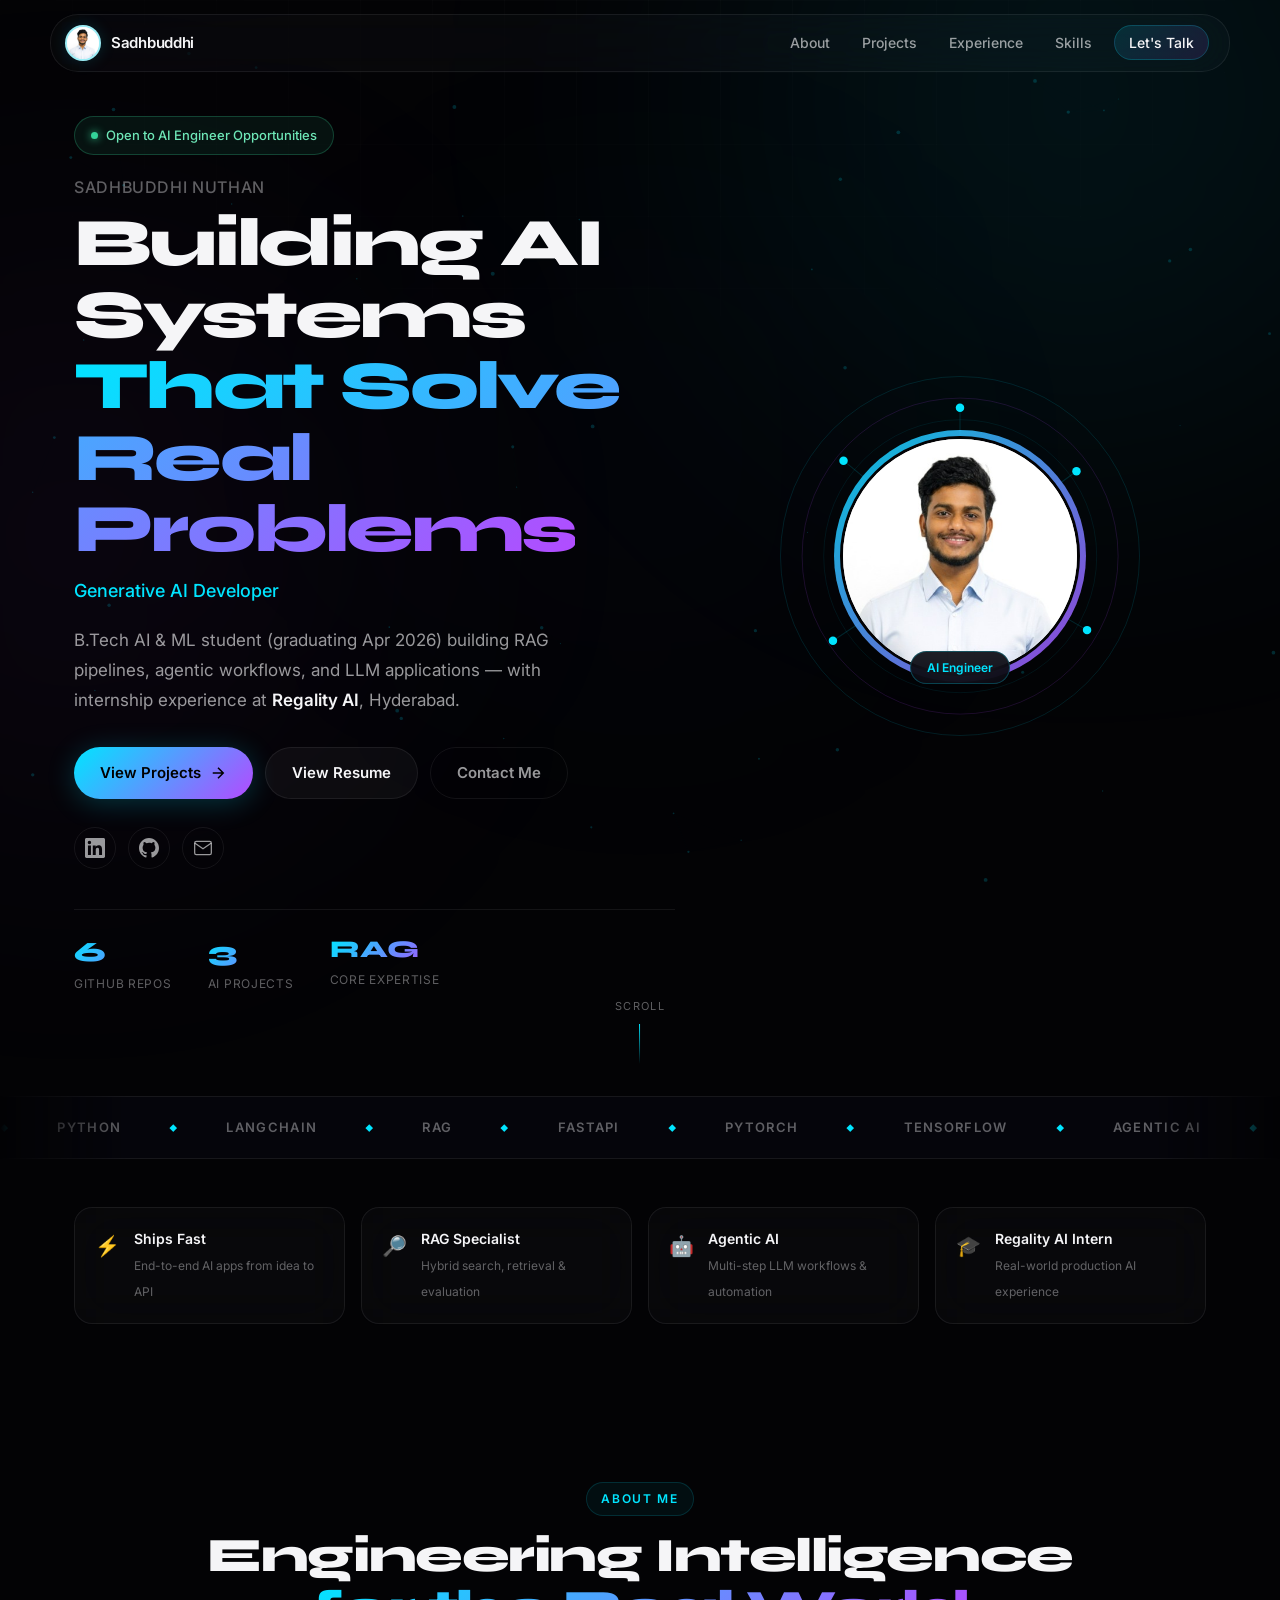
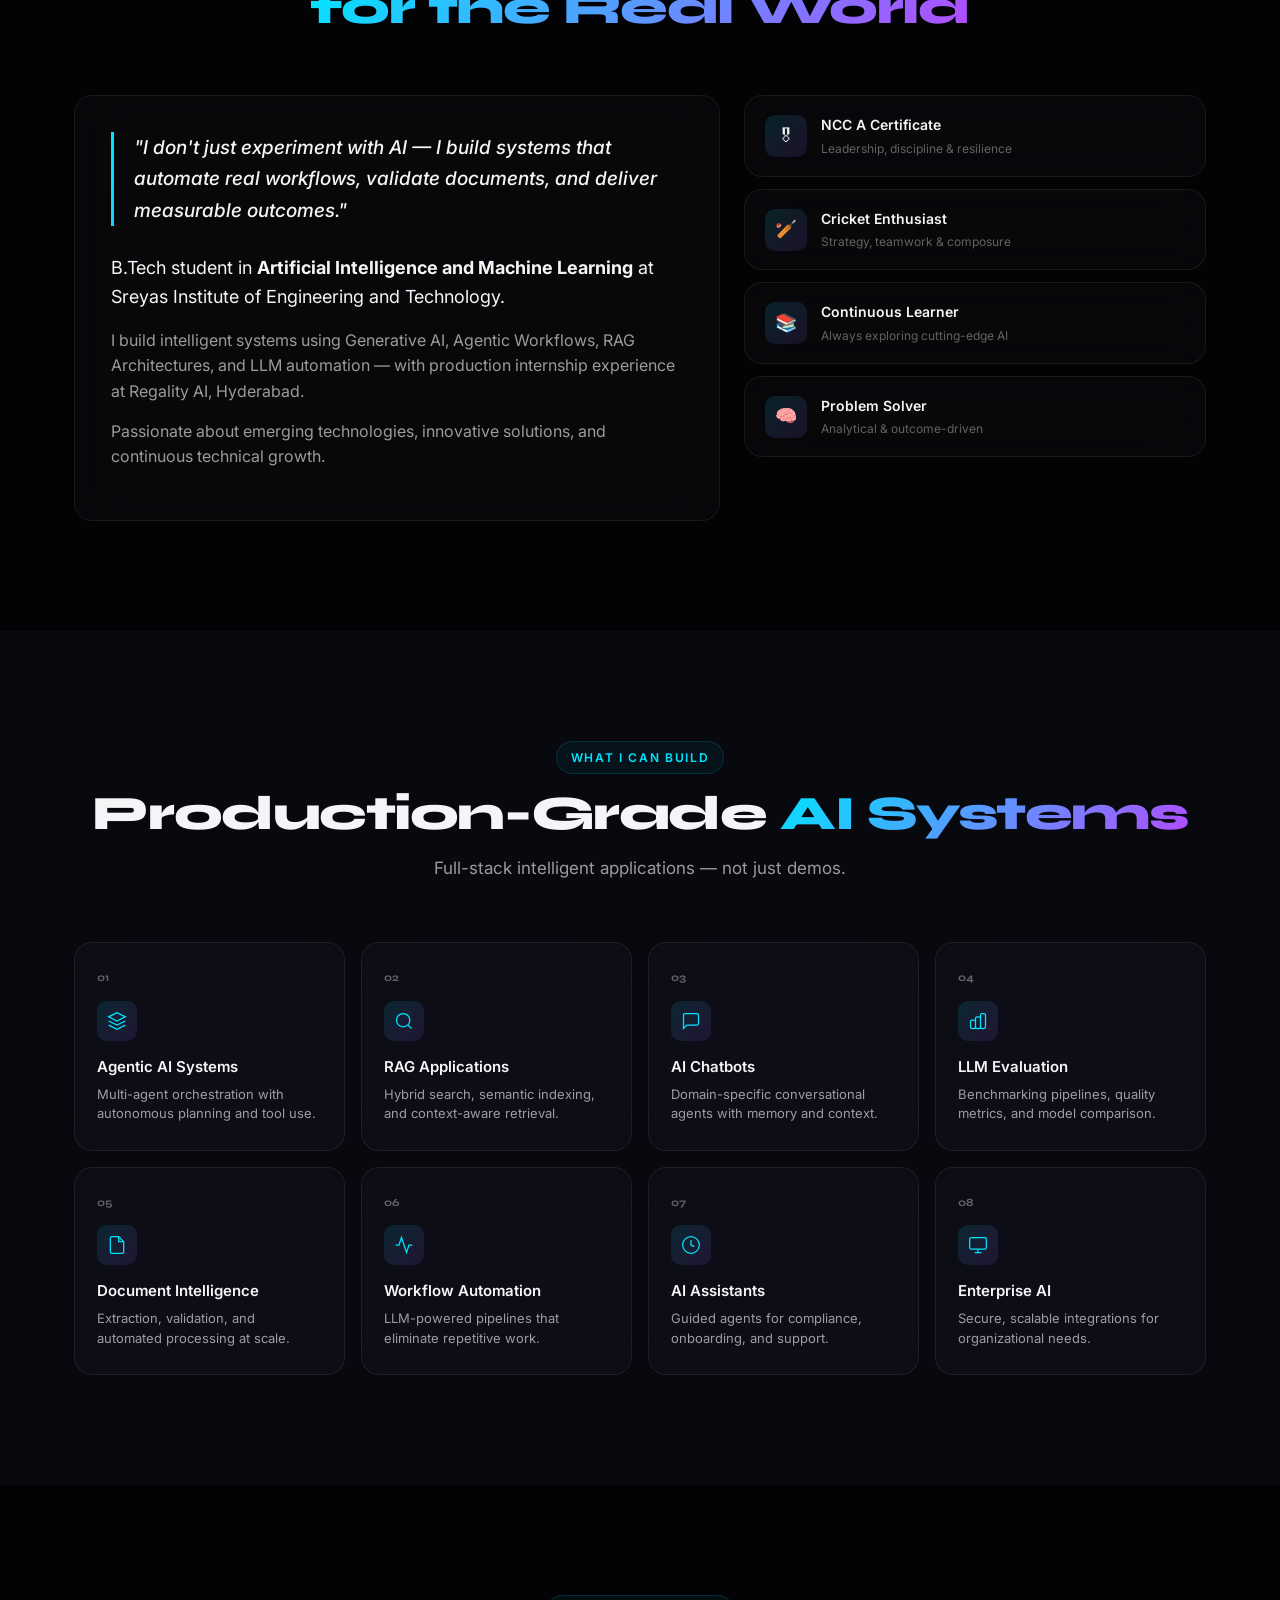
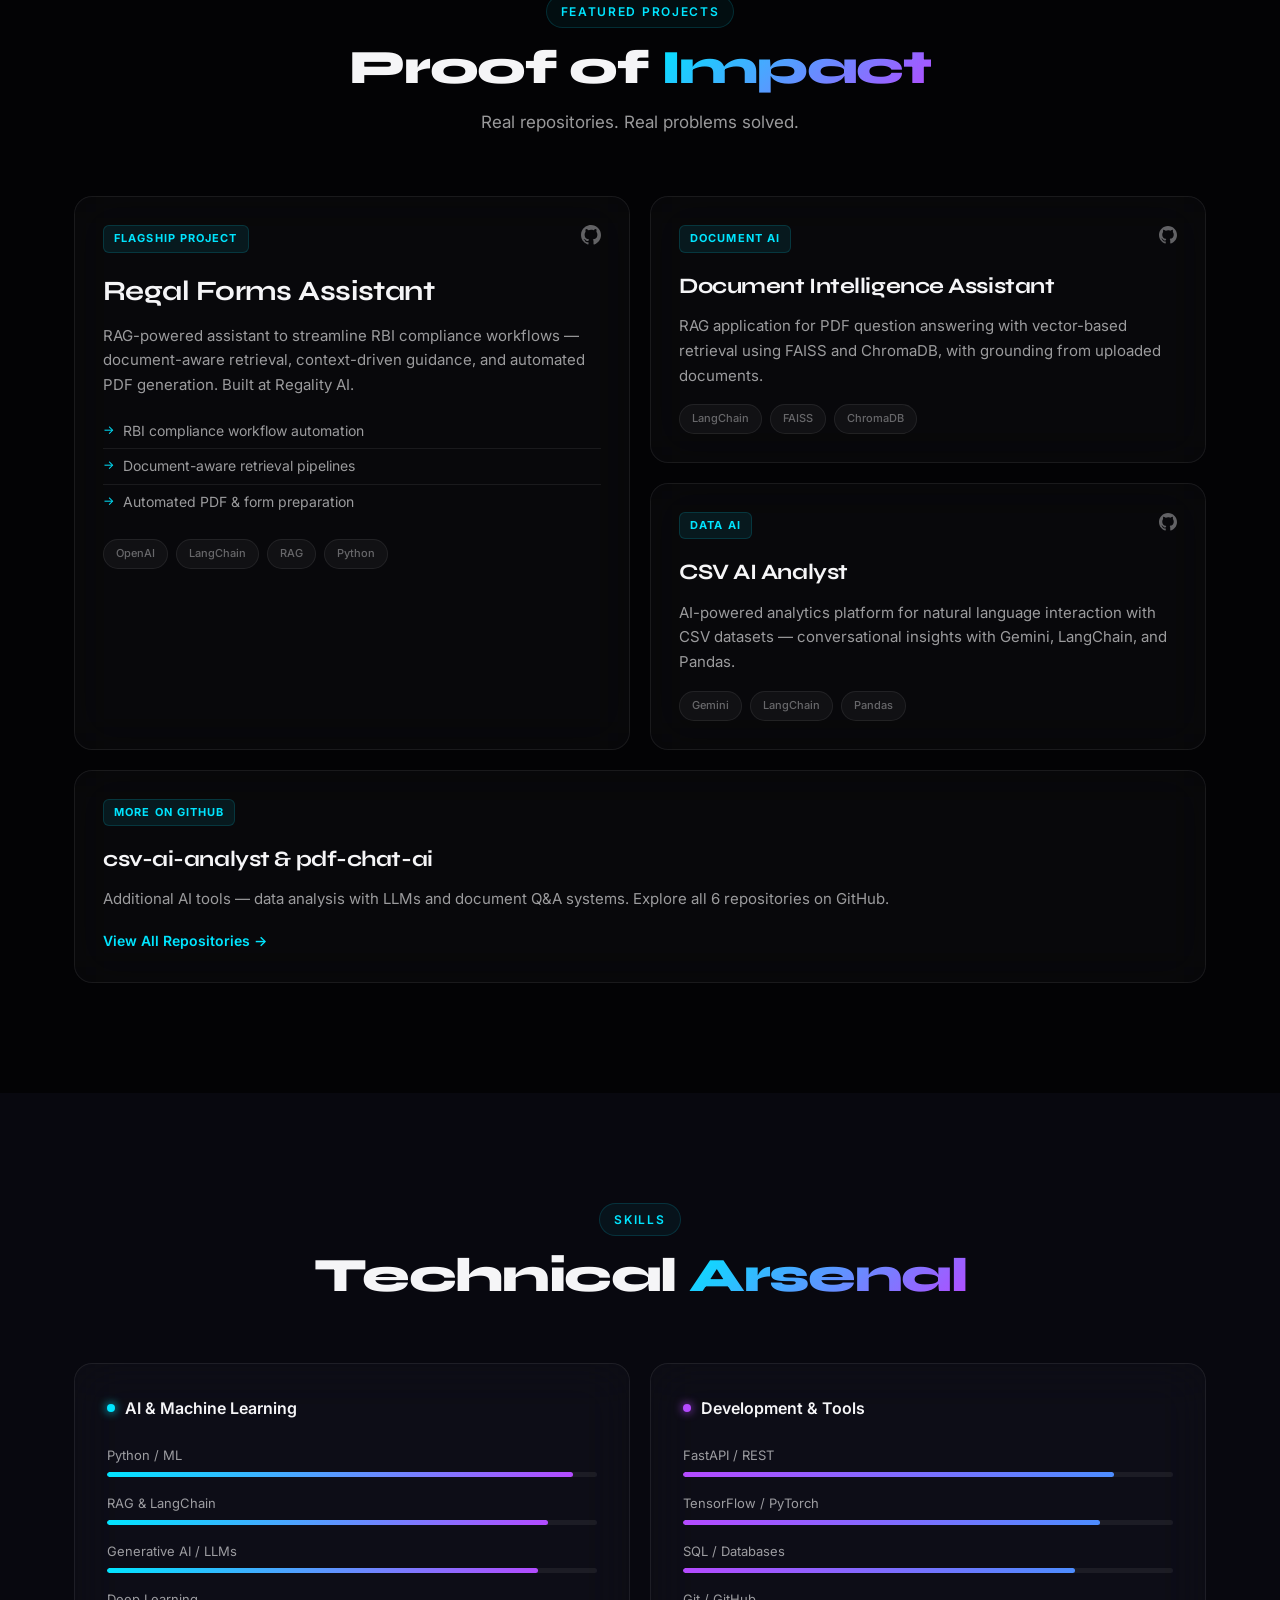
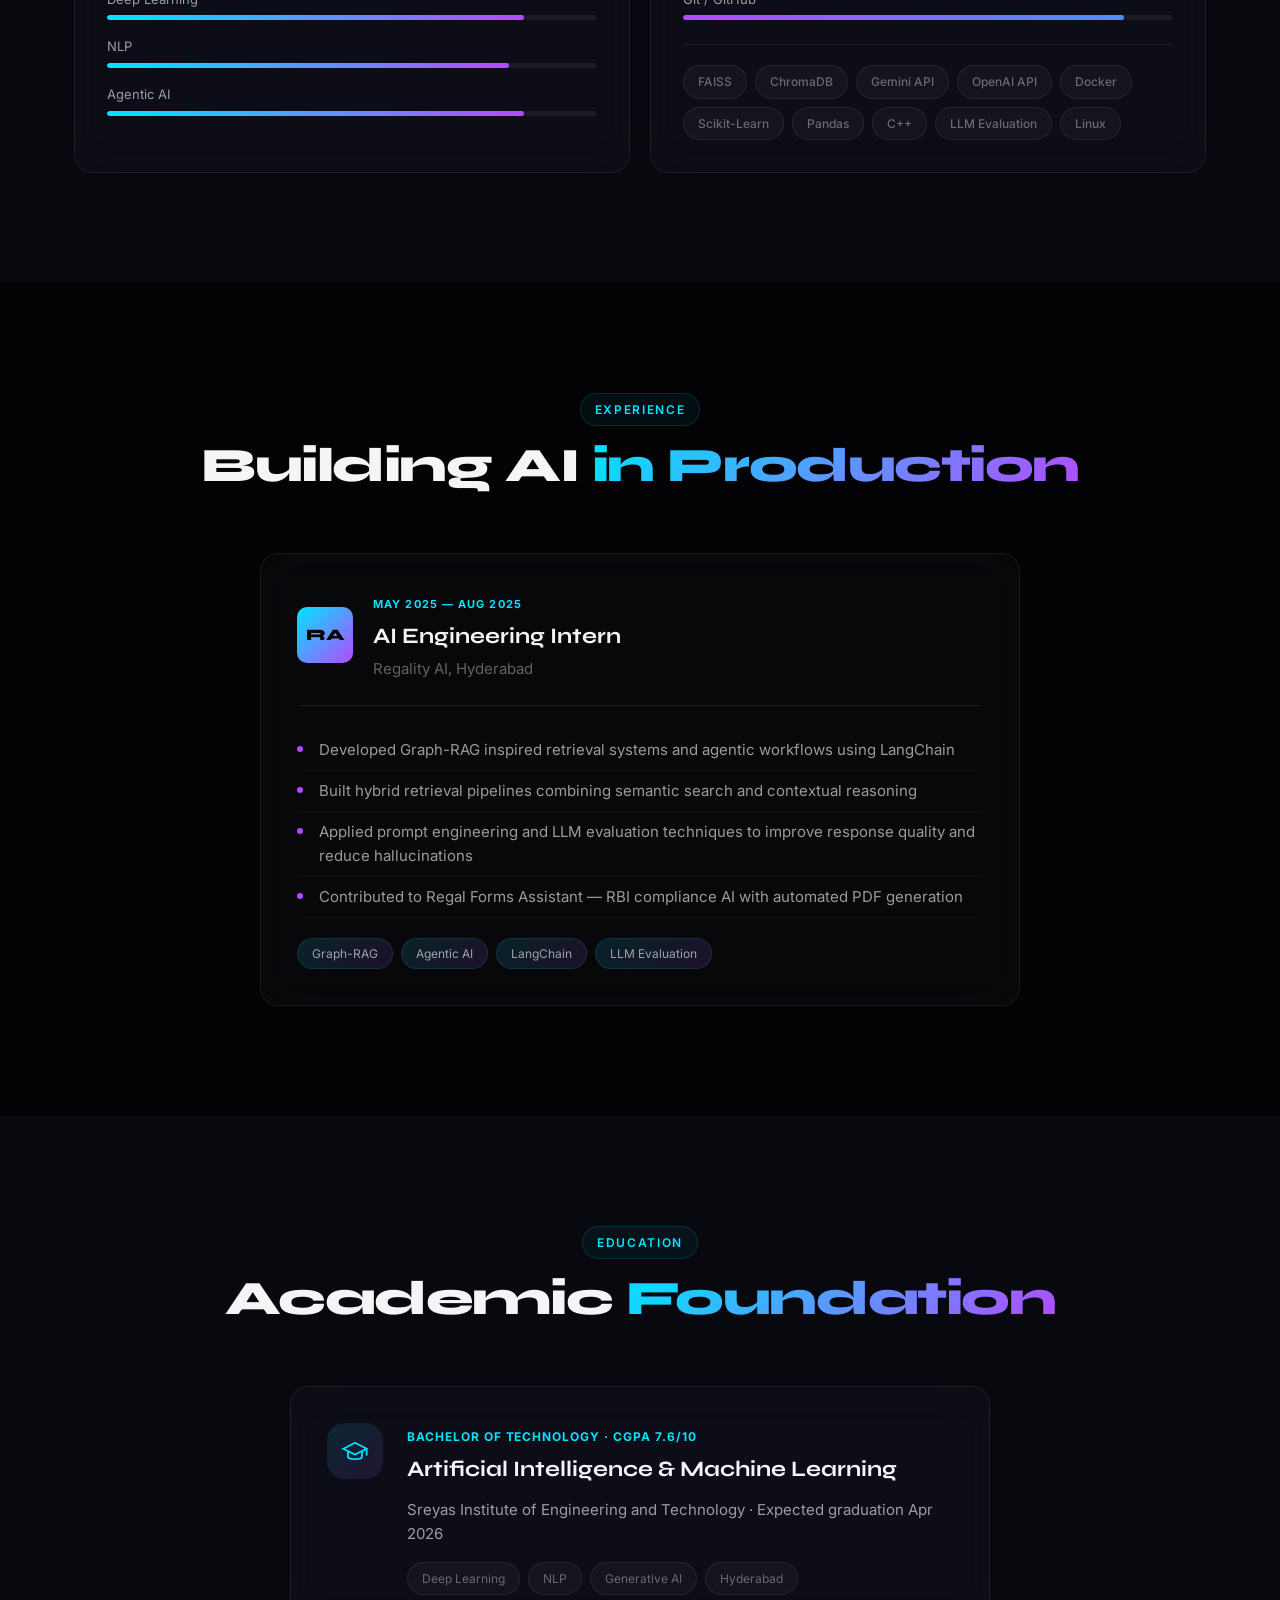
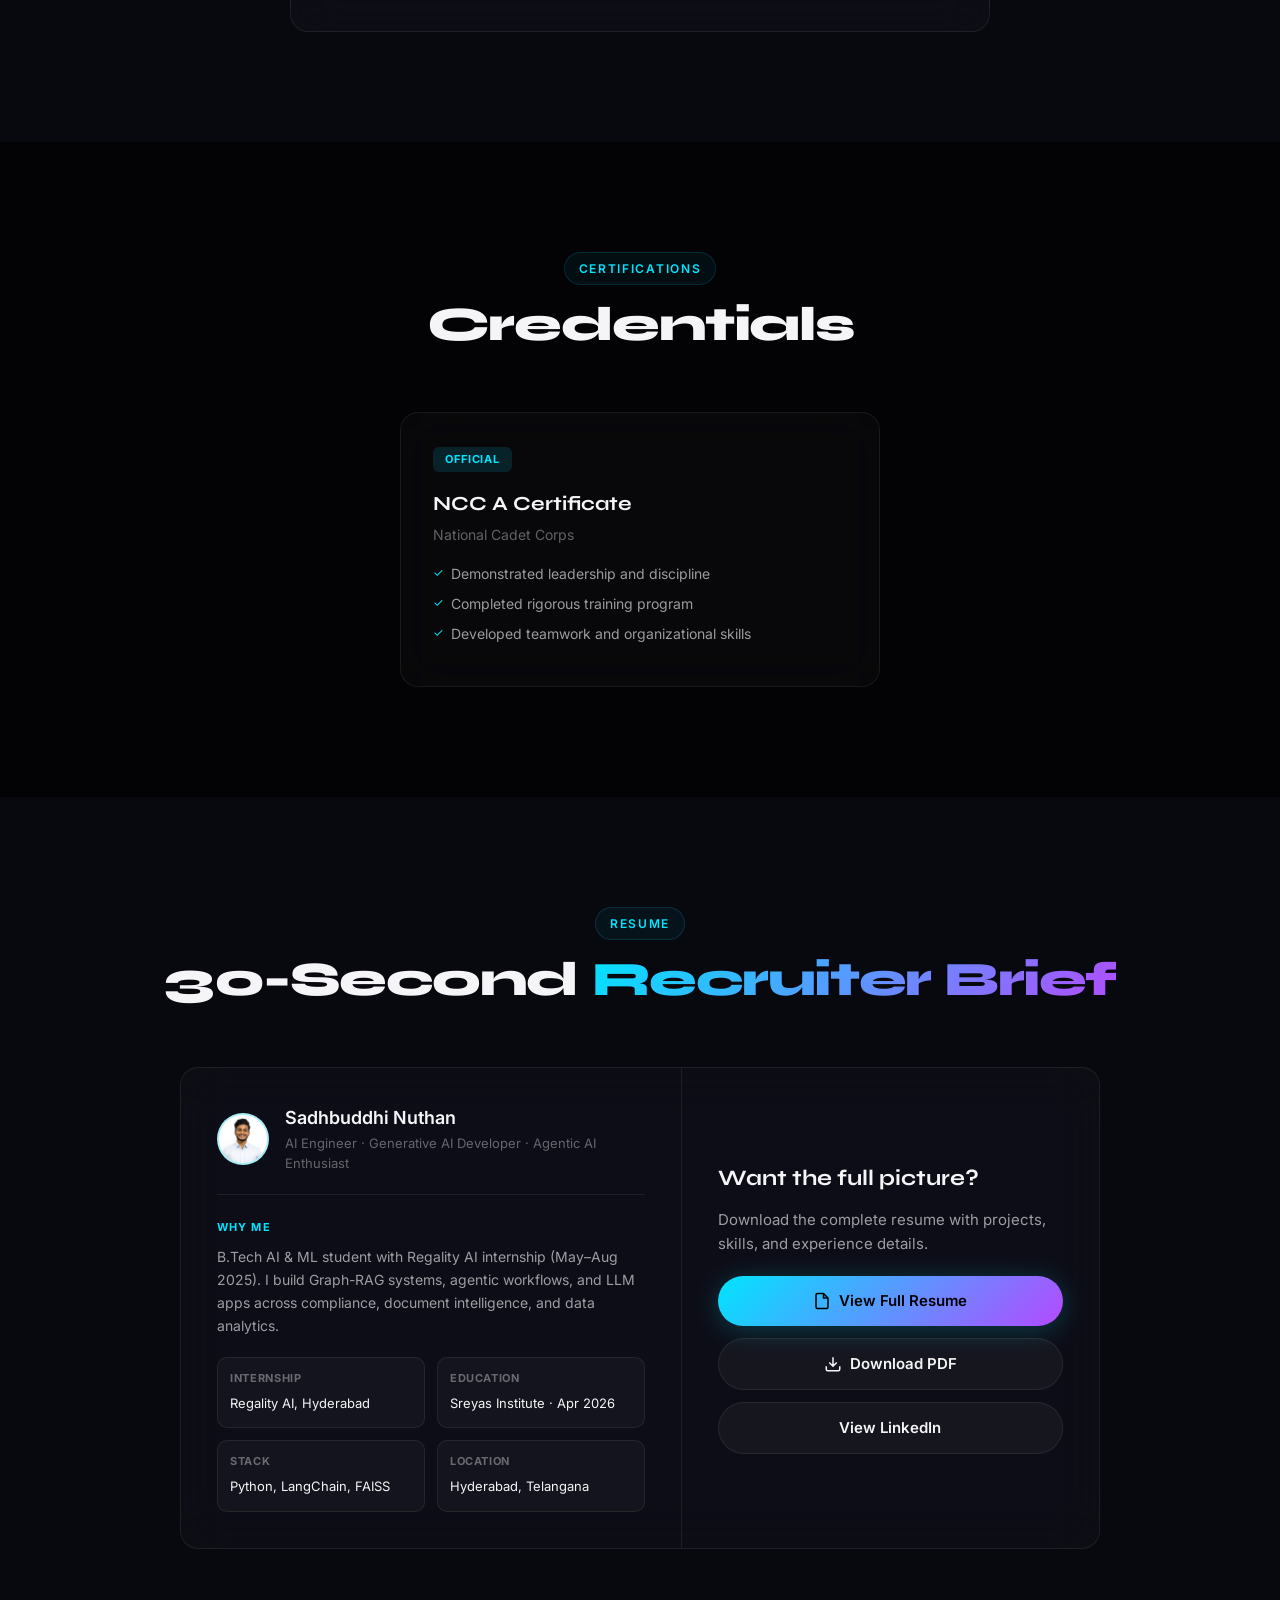
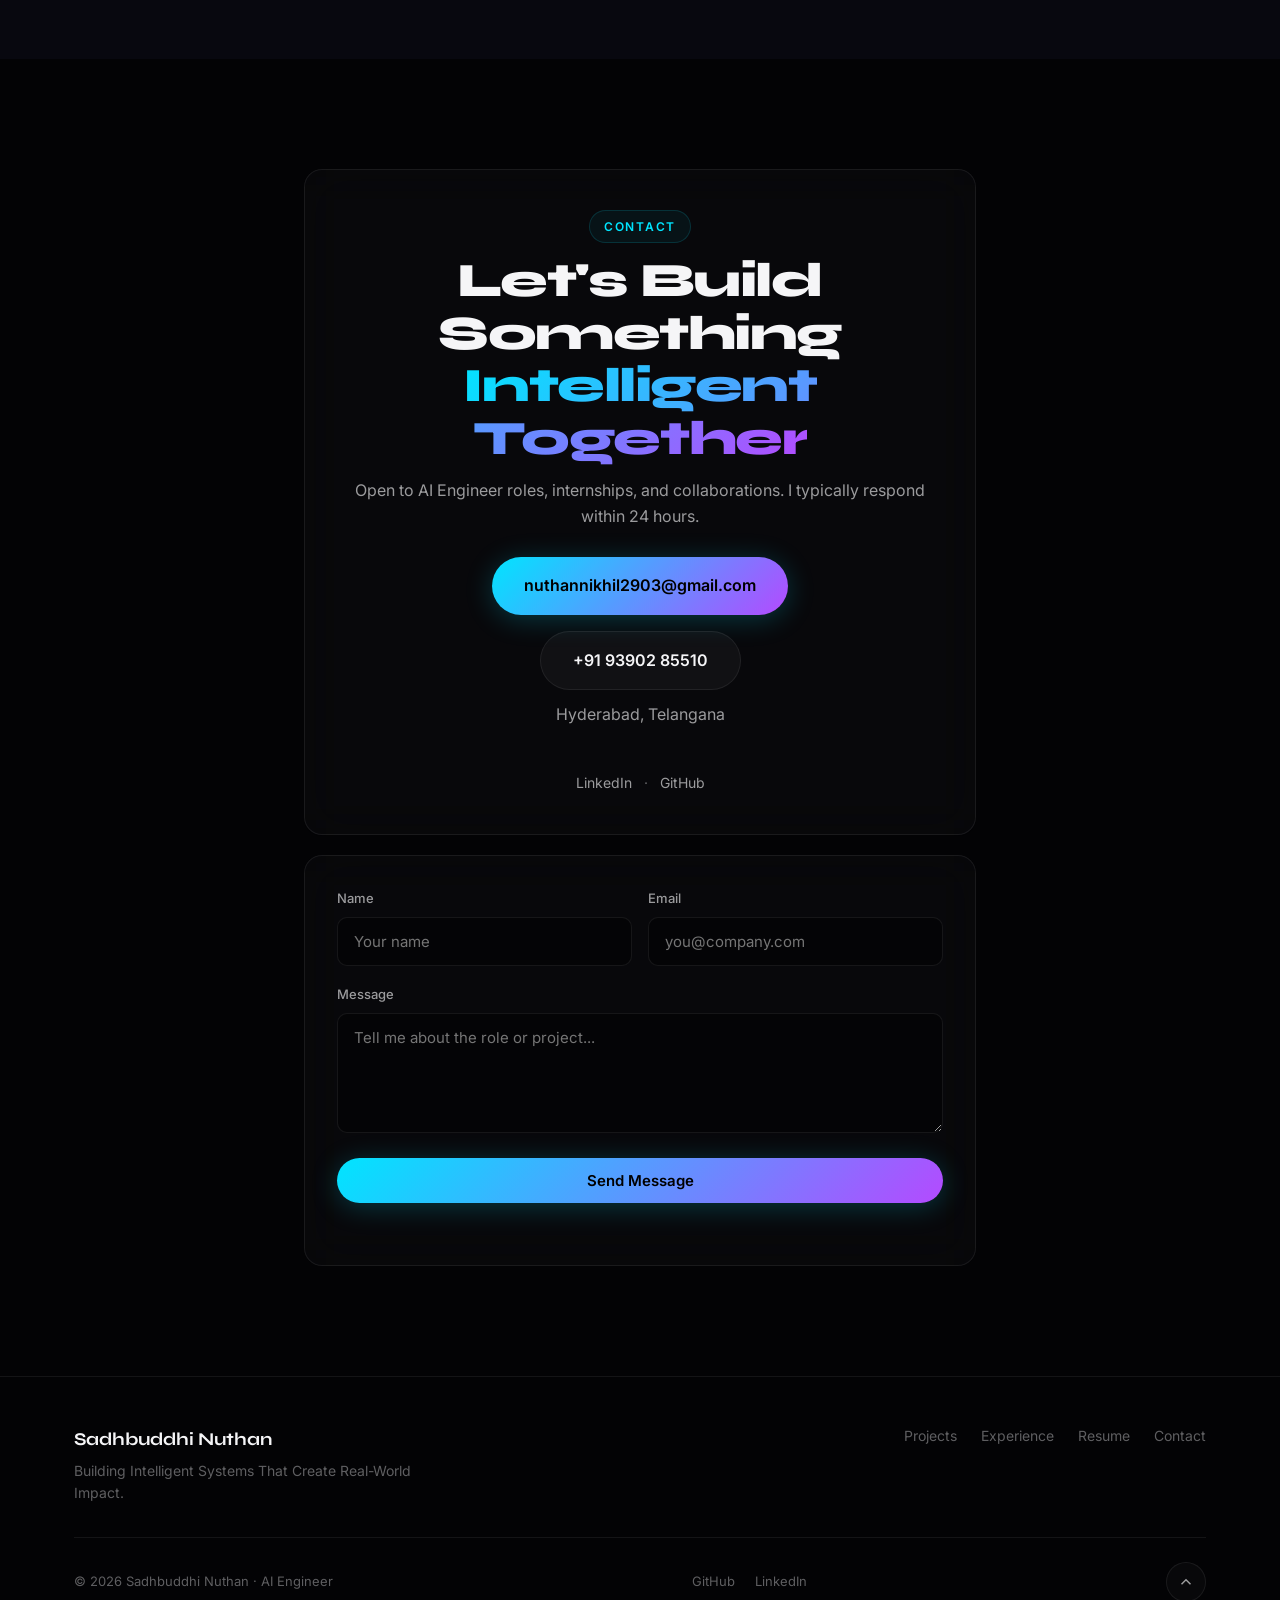
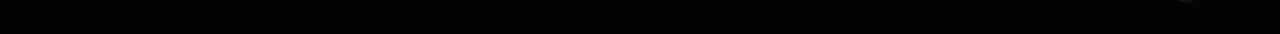
==== portfolio/index.html @ 41c8a108 "Initial Portfolio Commit" ====
<!DOCTYPE html>
<html lang="en">
<head>
  <meta charset="UTF-8" />
  <meta name="viewport" content="width=device-width, initial-scale=1.0" />
  <meta name="description" content="Sadhbuddhi Nuthan — AI Engineer specializing in RAG, Agentic AI, and production LLM applications. B.Tech AI & ML graduate with internship experience at Regality AI." />
  <meta property="og:title" content="Sadhbuddhi Nuthan | AI Engineer" />
  <meta property="og:description" content="Building intelligent systems with Generative AI, RAG, and Agentic Workflows." />
  <meta property="og:type" content="website" />
  <meta name="theme-color" content="#030305" />
  <meta property="og:image" content="assets/profile.png" />
  <link rel="icon" href="assets/favicon.svg" type="image/svg+xml" />
  <title>Sadhbuddhi Nuthan | AI Engineer</title>
  <link rel="preconnect" href="https://fonts.googleapis.com" />
  <link rel="preconnect" href="https://fonts.gstatic.com" crossorigin />
  <link href="https://fonts.googleapis.com/css2?family=Inter:wght@300;400;500;600;700&family=Syne:wght@600;700;800&display=swap" rel="stylesheet" />
  <link rel="stylesheet" href="css/style.css" />
  <script type="application/ld+json">
  {
    "@context": "https://schema.org",
    "@type": "Person",
    "name": "Sadhbuddhi Nuthan",
    "jobTitle": "AI Engineer",
    "url": "https://github.com/Snuthan",
    "sameAs": [
      "https://www.linkedin.com/in/nuthan-s29/",
      "https://github.com/Snuthan"
    ],
    "knowsAbout": ["Generative AI", "RAG", "Agentic AI", "LangChain", "Deep Learning", "FastAPI"]
  }
  </script>
</head>
<body>
  <div class="cursor-glow" id="cursor-glow" aria-hidden="true"></div>
  <canvas id="particle-canvas" aria-hidden="true"></canvas>
  <div class="bg-grid" aria-hidden="true"></div>
  <div class="bg-glow bg-glow--1" aria-hidden="true"></div>
  <div class="bg-glow bg-glow--2" aria-hidden="true"></div>
  <div class="bg-glow bg-glow--3" aria-hidden="true"></div>

  <div class="page-loader" id="page-loader" aria-hidden="true">
    <div class="page-loader__ring"></div>
    <img src="assets/profile.png" alt="" class="page-loader__photo" width="56" height="56" />
  </div>

  <header class="nav-wrapper">
    <nav class="nav glass" aria-label="Main navigation">
      <a href="#hero" class="nav__logo">
        <img src="assets/profile.png" alt="" class="nav__logo-img" width="36" height="36" />
        <span class="nav__logo-text">Sadhbuddhi</span>
      </a>
      <button class="nav__toggle" aria-label="Toggle menu" aria-expanded="false">
        <span></span><span></span><span></span>
      </button>
      <ul class="nav__links">
        <li><a href="#about" data-nav>About</a></li>
        <li><a href="#projects" data-nav>Projects</a></li>
        <li><a href="#experience" data-nav>Experience</a></li>
        <li><a href="#skills" data-nav>Skills</a></li>
        <li><a href="#contact" class="nav__cta" data-nav>Let's Talk</a></li>
      </ul>
    </nav>
  </header>

  <main>
    <!-- Hero -->
    <section id="hero" class="hero">
      <div class="hero__content">
        <div class="hero__badge reveal">
          <span class="pulse-dot"></span>
          Open to AI Engineer Opportunities
        </div>
        <p class="hero__name reveal reveal--delay-1">Sadhbuddhi Nuthan</p>
        <h1 class="hero__title reveal reveal--delay-2">
          Building AI Systems<br />
          <span class="gradient-text" id="hero-typed">That Solve Real Problems</span>
        </h1>
        <p class="hero__role reveal reveal--delay-2">
          <span id="role-rotator">AI Engineer</span>
        </p>
        <p class="hero__subtitle reveal reveal--delay-3">
          B.Tech AI &amp; ML student (graduating Apr 2026) building RAG pipelines,
          agentic workflows, and LLM applications — with internship experience at
          <strong>Regality AI</strong>, Hyderabad.
        </p>
        <div class="hero__actions reveal reveal--delay-4">
          <a href="#projects" class="btn btn--primary btn--magnetic">
            <span>View Projects</span>
            <svg viewBox="0 0 24 24" fill="none" stroke="currentColor" stroke-width="2" width="18" height="18"><path d="M5 12h14M12 5l7 7-7 7"/></svg>
          </a>
          <a href="resume.html" class="btn btn--secondary btn--magnetic" target="_blank" rel="noopener">View Resume</a>
          <a href="#contact" class="btn btn--ghost btn--magnetic">Contact Me</a>
        </div>
        <div class="hero__social reveal reveal--delay-5">
          <a href="https://www.linkedin.com/in/nuthan-s29/" target="_blank" rel="noopener noreferrer" aria-label="LinkedIn">
            <svg viewBox="0 0 24 24" fill="currentColor" width="20" height="20"><path d="M20.447 20.452h-3.554v-5.569c0-1.328-.027-3.037-1.852-3.037-1.853 0-2.136 1.445-2.136 2.939v5.667H9.351V9h3.414v1.561h.046c.477-.9 1.637-1.85 3.37-1.85 3.601 0 4.267 2.37 4.267 5.455v6.286zM5.337 7.433a2.062 2.062 0 01-2.063-2.065 2.064 2.064 0 114.127 0 2.063 2.063 0 01-2.063 2.065zm1.782 13.019H3.555V9h3.564v11.452zM22.225 0H1.771C.792 0 0 .774 0 1.729v20.542C0 23.227.792 24 1.771 24h20.451C23.2 24 24 23.227 24 22.271V1.729C24 .774 23.2 0 22.222 0h.003z"/></svg>
          </a>
          <a href="https://github.com/Snuthan" target="_blank" rel="noopener noreferrer" aria-label="GitHub">
            <svg viewBox="0 0 24 24" fill="currentColor" width="20" height="20"><path d="M12 0c-6.626 0-12 5.373-12 12 0 5.302 3.438 9.8 8.207 11.387.599.111.793-.261.793-.577v-2.234c-3.338.726-4.033-1.416-4.033-1.416-.546-1.387-1.333-1.756-1.333-1.756-1.089-.745.083-.729.083-.729 1.205.084 1.839 1.237 1.839 1.237 1.07 1.834 2.807 1.304 3.492.997.107-.775.418-1.305.762-1.604-2.665-.305-5.467-1.334-5.467-5.931 0-1.311.469-2.381 1.236-3.221-.124-.303-.535-1.524.117-3.176 0 0 1.008-.322 3.301 1.23A11.509 11.509 0 0112 5.803c1.02.005 2.047.138 3.006.404 2.291-1.552 3.297-1.23 3.297-1.23.653 1.653.242 2.874.118 3.176.77.84 1.235 1.911 1.235 3.221 0 4.609-2.807 5.624-5.479 5.921.43.372.823 1.102.823 2.222v3.293c0 .319.192.694.801.576C20.566 21.797 24 17.3 24 12c0-6.627-5.373-12-12-12z"/></svg>
          </a>
          <a href="mailto:nuthannikhil2903@gmail.com" aria-label="Email">
            <svg viewBox="0 0 24 24" fill="none" stroke="currentColor" stroke-width="1.5" width="20" height="20"><path d="M4 4h16c1.1 0 2 .9 2 2v12c0 1.1-.9 2-2 2H4c-1.1 0-2-.9-2-2V6c0-1.1.9-2 2-2z"/><polyline points="22,6 12,13 2,6"/></svg>
          </a>
        </div>
        <div class="hero__stats reveal reveal--delay-5">
          <div class="hero__stat">
            <span class="hero__stat-value" data-count="6">0</span>
            <span class="hero__stat-label">GitHub Repos</span>
          </div>
          <div class="hero__stat">
            <span class="hero__stat-value" data-count="3">0</span>
            <span class="hero__stat-label">AI Projects</span>
          </div>
          <div class="hero__stat">
            <span class="hero__stat-value hero__stat-value--text">RAG</span>
            <span class="hero__stat-label">Core Expertise</span>
          </div>
        </div>
      </div>
      <div class="hero__visual reveal reveal--delay-3">
        <div class="hero__image-wrapper">
          <div class="hero__orbit hero__orbit--1"></div>
          <div class="hero__orbit hero__orbit--2"></div>
          <div class="hero__orbit hero__orbit--3"></div>
          <svg class="hero__network" viewBox="0 0 340 340" aria-hidden="true">
            <line x1="170" y1="170" x2="60" y2="80" class="net-line"/>
            <line x1="170" y1="170" x2="280" y2="90" class="net-line"/>
            <line x1="170" y1="170" x2="50" y2="250" class="net-line"/>
            <line x1="170" y1="170" x2="290" y2="240" class="net-line"/>
            <line x1="170" y1="170" x2="170" y2="30" class="net-line"/>
            <circle cx="60" cy="80" r="4" class="net-node"/>
            <circle cx="280" cy="90" r="4" class="net-node"/>
            <circle cx="50" cy="250" r="4" class="net-node"/>
            <circle cx="290" cy="240" r="4" class="net-node"/>
            <circle cx="170" cy="30" r="4" class="net-node"/>
          </svg>
          <div class="hero__avatar">
            <div class="hero__avatar-inner">
              <img src="assets/profile.png" alt="Sadhbuddhi Nuthan" class="hero__photo"
                onerror="this.style.display='none'; this.nextElementSibling.style.display='flex';" />
              <span class="hero__initials">SN</span>
            </div>
            <div class="hero__avatar-badge">AI Engineer</div>
          </div>
        </div>
      </div>
      <a href="#about" class="scroll-hint" aria-label="Scroll down">
        <span>Scroll</span>
        <div class="scroll-hint__line"></div>
      </a>
    </section>

    <!-- Tech Marquee -->
    <div class="marquee-wrap" aria-hidden="true">
      <div class="marquee">
        <span>Python</span><span>LangChain</span><span>RAG</span><span>FastAPI</span>
        <span>PyTorch</span><span>TensorFlow</span><span>Agentic AI</span><span>LLMs</span>
        <span>Vector DBs</span><span>Prompt Engineering</span><span>Deep Learning</span><span>NLP</span>
        <span>Python</span><span>LangChain</span><span>RAG</span><span>FastAPI</span>
        <span>PyTorch</span><span>TensorFlow</span><span>Agentic AI</span><span>LLMs</span>
        <span>Vector DBs</span><span>Prompt Engineering</span><span>Deep Learning</span><span>NLP</span>
      </div>
    </div>

    <!-- Recruiter Strip -->
    <section class="recruiter-strip">
      <div class="container">
        <div class="recruiter-strip__grid">
          <div class="recruiter-pill glass reveal">
            <div class="recruiter-pill__icon">&#9889;</div>
            <div>
              <strong>Ships Fast</strong>
              <span>End-to-end AI apps from idea to API</span>
            </div>
          </div>
          <div class="recruiter-pill glass reveal reveal--delay-1">
            <div class="recruiter-pill__icon">&#128270;</div>
            <div>
              <strong>RAG Specialist</strong>
              <span>Hybrid search, retrieval &amp; evaluation</span>
            </div>
          </div>
          <div class="recruiter-pill glass reveal reveal--delay-2">
            <div class="recruiter-pill__icon">&#129302;</div>
            <div>
              <strong>Agentic AI</strong>
              <span>Multi-step LLM workflows &amp; automation</span>
            </div>
          </div>
          <div class="recruiter-pill glass reveal reveal--delay-3">
            <div class="recruiter-pill__icon">&#127891;</div>
            <div>
              <strong>Regality AI Intern</strong>
              <span>Real-world production AI experience</span>
            </div>
          </div>
        </div>
      </div>
    </section>

    <!-- About -->
    <section id="about" class="section">
      <div class="container">
        <div class="section__header reveal">
          <span class="section__tag">About Me</span>
          <h2 class="section__title">Engineering Intelligence<br /><span class="gradient-text">for the Real World</span></h2>
        </div>
        <div class="about__layout">
          <div class="about__main glass reveal">
            <blockquote class="about__quote">
              "I don't just experiment with AI — I build systems that automate real workflows,
              validate documents, and deliver measurable outcomes."
            </blockquote>
            <div class="about__text">
            <p class="lead">
              B.Tech student in <strong>Artificial Intelligence and Machine Learning</strong> at Sreyas Institute of Engineering and Technology.
            </p>
            <p>
              I build intelligent systems using Generative AI, Agentic Workflows, RAG Architectures,
              and LLM automation — with production internship experience at Regality AI, Hyderabad.
            </p>
              <p>
                Passionate about emerging technologies, innovative solutions, and continuous technical growth.
              </p>
            </div>
          </div>
          <div class="about__highlights">
            <div class="highlight-card glass reveal reveal--delay-1">
              <div class="highlight-card__icon-wrap"><span>&#127894;</span></div>
              <div>
                <h3>NCC A Certificate</h3>
                <p>Leadership, discipline &amp; resilience</p>
              </div>
            </div>
            <div class="highlight-card glass reveal reveal--delay-2">
              <div class="highlight-card__icon-wrap"><span>&#127951;</span></div>
              <div>
                <h3>Cricket Enthusiast</h3>
                <p>Strategy, teamwork &amp; composure</p>
              </div>
            </div>
            <div class="highlight-card glass reveal reveal--delay-3">
              <div class="highlight-card__icon-wrap"><span>&#128218;</span></div>
              <div>
                <h3>Continuous Learner</h3>
                <p>Always exploring cutting-edge AI</p>
              </div>
            </div>
            <div class="highlight-card glass reveal reveal--delay-4">
              <div class="highlight-card__icon-wrap"><span>&#129504;</span></div>
              <div>
                <h3>Problem Solver</h3>
                <p>Analytical &amp; outcome-driven</p>
              </div>
            </div>
          </div>
        </div>
      </div>
    </section>

    <!-- Capabilities -->
    <section id="capabilities" class="section section--alt">
      <div class="container">
        <div class="section__header reveal">
          <span class="section__tag">What I Can Build</span>
          <h2 class="section__title">Production-Grade <span class="gradient-text">AI Systems</span></h2>
          <p class="section__desc">Full-stack intelligent applications — not just demos.</p>
        </div>
        <div class="capability-grid">
          <article class="capability-card glass reveal" data-tilt>
            <div class="capability-card__num">01</div>
            <div class="capability-card__icon"><svg viewBox="0 0 24 24" fill="none" stroke="currentColor" stroke-width="1.5"><path d="M12 2L2 7l10 5 10-5-10-5zM2 17l10 5 10-5M2 12l10 5 10-5"/></svg></div>
            <h3>Agentic AI Systems</h3>
            <p>Multi-agent orchestration with autonomous planning and tool use.</p>
          </article>
          <article class="capability-card glass reveal reveal--delay-1" data-tilt>
            <div class="capability-card__num">02</div>
            <div class="capability-card__icon"><svg viewBox="0 0 24 24" fill="none" stroke="currentColor" stroke-width="1.5"><circle cx="11" cy="11" r="8"/><path d="M21 21l-4.35-4.35"/></svg></div>
            <h3>RAG Applications</h3>
            <p>Hybrid search, semantic indexing, and context-aware retrieval.</p>
          </article>
          <article class="capability-card glass reveal reveal--delay-2" data-tilt>
            <div class="capability-card__num">03</div>
            <div class="capability-card__icon"><svg viewBox="0 0 24 24" fill="none" stroke="currentColor" stroke-width="1.5"><path d="M21 15a2 2 0 01-2 2H7l-4 4V5a2 2 0 012-2h14a2 2 0 012 2z"/></svg></div>
            <h3>AI Chatbots</h3>
            <p>Domain-specific conversational agents with memory and context.</p>
          </article>
          <article class="capability-card glass reveal" data-tilt>
            <div class="capability-card__num">04</div>
            <div class="capability-card__icon"><svg viewBox="0 0 24 24" fill="none" stroke="currentColor" stroke-width="1.5"><path d="M9 19v-6a2 2 0 00-2-2H5a2 2 0 00-2 2v6a2 2 0 002 2h2a2 2 0 002-2zm0 0V9a2 2 0 012-2h2a2 2 0 012 2v10m-6 0a2 2 0 002 2h2a2 2 0 002-2m0 0V5a2 2 0 012-2h2a2 2 0 012 2v14a2 2 0 01-2 2h-2a2 2 0 01-2-2z"/></svg></div>
            <h3>LLM Evaluation</h3>
            <p>Benchmarking pipelines, quality metrics, and model comparison.</p>
          </article>
          <article class="capability-card glass reveal reveal--delay-1" data-tilt>
            <div class="capability-card__num">05</div>
            <div class="capability-card__icon"><svg viewBox="0 0 24 24" fill="none" stroke="currentColor" stroke-width="1.5"><path d="M14 2H6a2 2 0 00-2 2v16a2 2 0 002 2h12a2 2 0 002-2V8z"/><polyline points="14 2 14 8 20 8"/></svg></div>
            <h3>Document Intelligence</h3>
            <p>Extraction, validation, and automated processing at scale.</p>
          </article>
          <article class="capability-card glass reveal reveal--delay-2" data-tilt>
            <div class="capability-card__num">06</div>
            <div class="capability-card__icon"><svg viewBox="0 0 24 24" fill="none" stroke="currentColor" stroke-width="1.5"><polyline points="22 12 18 12 15 21 9 3 6 12 2 12"/></svg></div>
            <h3>Workflow Automation</h3>
            <p>LLM-powered pipelines that eliminate repetitive work.</p>
          </article>
          <article class="capability-card glass reveal" data-tilt>
            <div class="capability-card__num">07</div>
            <div class="capability-card__icon"><svg viewBox="0 0 24 24" fill="none" stroke="currentColor" stroke-width="1.5"><path d="M12 2a10 10 0 100 20 10 10 0 000-20z"/><path d="M12 6v6l4 2"/></svg></div>
            <h3>AI Assistants</h3>
            <p>Guided agents for compliance, onboarding, and support.</p>
          </article>
          <article class="capability-card glass reveal reveal--delay-1" data-tilt>
            <div class="capability-card__num">08</div>
            <div class="capability-card__icon"><svg viewBox="0 0 24 24" fill="none" stroke="currentColor" stroke-width="1.5"><rect x="2" y="3" width="20" height="14" rx="2"/><path d="M8 21h8M12 17v4"/></svg></div>
            <h3>Enterprise AI</h3>
            <p>Secure, scalable integrations for organizational needs.</p>
          </article>
        </div>
      </div>
    </section>

    <!-- Projects - Bento Grid -->
    <section id="projects" class="section">
      <div class="container">
        <div class="section__header reveal">
          <span class="section__tag">Featured Projects</span>
          <h2 class="section__title">Proof of <span class="gradient-text">Impact</span></h2>
          <p class="section__desc">Real repositories. Real problems solved.</p>
        </div>
        <div class="bento-grid">
          <article class="bento-card bento-card--featured glass reveal" data-tilt>
            <div class="bento-card__glow"></div>
            <div class="bento-card__top">
              <span class="bento-card__label">Flagship Project</span>
              <div class="bento-card__links">
                <a href="https://github.com/Snuthan/regal-forms" target="_blank" rel="noopener noreferrer" aria-label="View on GitHub">
                  <svg viewBox="0 0 24 24" fill="currentColor" width="20" height="20"><path d="M12 0c-6.626 0-12 5.373-12 12 0 5.302 3.438 9.8 8.207 11.387.599.111.793-.261.793-.577v-2.234c-3.338.726-4.033-1.416-4.033-1.416-.546-1.387-1.333-1.756-1.333-1.756-1.089-.745.083-.729.083-.729 1.205.084 1.839 1.237 1.839 1.237 1.07 1.834 2.807 1.304 3.492.997.107-.775.418-1.305.762-1.604-2.665-.305-5.467-1.334-5.467-5.931 0-1.311.469-2.381 1.236-3.221-.124-.303-.535-1.524.117-3.176 0 0 1.008-.322 3.301 1.23A11.509 11.509 0 0112 5.803c1.02.005 2.047.138 3.006.404 2.291-1.552 3.297-1.23 3.297-1.23.653 1.653.242 2.874.118 3.176.77.84 1.235 1.911 1.235 3.221 0 4.609-2.807 5.624-5.479 5.921.43.372.823 1.102.823 2.222v3.293c0 .319.192.694.801.576C20.566 21.797 24 17.3 24 12c0-6.627-5.373-12-12-12z"/></svg>
                </a>
              </div>
            </div>
            <h3>Regal Forms Assistant</h3>
            <p>RAG-powered assistant to streamline RBI compliance workflows — document-aware retrieval, context-driven guidance, and automated PDF generation. Built at Regality AI.</p>
            <ul class="bento-card__outcomes">
              <li>RBI compliance workflow automation</li>
              <li>Document-aware retrieval pipelines</li>
              <li>Automated PDF &amp; form preparation</li>
            </ul>
            <div class="bento-card__tech">
              <span>OpenAI</span><span>LangChain</span><span>RAG</span><span>Python</span>
            </div>
          </article>
          <article class="bento-card glass reveal reveal--delay-1" data-tilt>
            <div class="bento-card__top">
              <span class="bento-card__label">Document AI</span>
              <a href="https://github.com/Snuthan/pdf-chat-ai" target="_blank" rel="noopener noreferrer" aria-label="View on GitHub">
                <svg viewBox="0 0 24 24" fill="currentColor" width="18" height="18"><path d="M12 0c-6.626 0-12 5.373-12 12 0 5.302 3.438 9.8 8.207 11.387.599.111.793-.261.793-.577v-2.234c-3.338.726-4.033-1.416-4.033-1.416-.546-1.387-1.333-1.756-1.333-1.756-1.089-.745.083-.729.083-.729 1.205.084 1.839 1.237 1.839 1.237 1.07 1.834 2.807 1.304 3.492.997.107-.775.418-1.305.762-1.604-2.665-.305-5.467-1.334-5.467-5.931 0-1.311.469-2.381 1.236-3.221-.124-.303-.535-1.524.117-3.176 0 0 1.008-.322 3.301 1.23A11.509 11.509 0 0112 5.803c1.02.005 2.047.138 3.006.404 2.291-1.552 3.297-1.23 3.297-1.23.653 1.653.242 2.874.118 3.176.77.84 1.235 1.911 1.235 3.221 0 4.609-2.807 5.624-5.479 5.921.43.372.823 1.102.823 2.222v3.293c0 .319.192.694.801.576C20.566 21.797 24 17.3 24 12c0-6.627-5.373-12-12-12z"/></svg>
              </a>
            </div>
            <h3>Document Intelligence Assistant</h3>
            <p>RAG application for PDF question answering with vector-based retrieval using FAISS and ChromaDB, with grounding from uploaded documents.</p>
            <div class="bento-card__tech">
              <span>LangChain</span><span>FAISS</span><span>ChromaDB</span>
            </div>
          </article>
          <article class="bento-card glass reveal reveal--delay-2" data-tilt>
            <div class="bento-card__top">
              <span class="bento-card__label">Data AI</span>
              <a href="https://github.com/Snuthan/csv-ai-analyst" target="_blank" rel="noopener noreferrer" aria-label="View on GitHub">
                <svg viewBox="0 0 24 24" fill="currentColor" width="18" height="18"><path d="M12 0c-6.626 0-12 5.373-12 12 0 5.302 3.438 9.8 8.207 11.387.599.111.793-.261.793-.577v-2.234c-3.338.726-4.033-1.416-4.033-1.416-.546-1.387-1.333-1.756-1.333-1.756-1.089-.745.083-.729.083-.729 1.205.084 1.839 1.237 1.839 1.237 1.07 1.834 2.807 1.304 3.492.997.107-.775.418-1.305.762-1.604-2.665-.305-5.467-1.334-5.467-5.931 0-1.311.469-2.381 1.236-3.221-.124-.303-.535-1.524.117-3.176 0 0 1.008-.322 3.301 1.23A11.509 11.509 0 0112 5.803c1.02.005 2.047.138 3.006.404 2.291-1.552 3.297-1.23 3.297-1.23.653 1.653.242 2.874.118 3.176.77.84 1.235 1.911 1.235 3.221 0 4.609-2.807 5.624-5.479 5.921.43.372.823 1.102.823 2.222v3.293c0 .319.192.694.801.576C20.566 21.797 24 17.3 24 12c0-6.627-5.373-12-12-12z"/></svg>
              </a>
            </div>
            <h3>CSV AI Analyst</h3>
            <p>AI-powered analytics platform for natural language interaction with CSV datasets — conversational insights with Gemini, LangChain, and Pandas.</p>
            <div class="bento-card__tech">
              <span>Gemini</span><span>LangChain</span><span>Pandas</span>
            </div>
          </article>
          <article class="bento-card bento-card--wide glass reveal reveal--delay-1" data-tilt>
            <div class="bento-card__top">
              <span class="bento-card__label">More on GitHub</span>
            </div>
            <h3>csv-ai-analyst &amp; pdf-chat-ai</h3>
            <p>Additional AI tools — data analysis with LLMs and document Q&amp;A systems. Explore all 6 repositories on GitHub.</p>
            <a href="https://github.com/Snuthan" target="_blank" rel="noopener noreferrer" class="bento-card__cta">
              View All Repositories &rarr;
            </a>
          </article>
        </div>
      </div>
    </section>

    <!-- Skills -->
    <section id="skills" class="section section--alt">
      <div class="container">
        <div class="section__header reveal">
          <span class="section__tag">Skills</span>
          <h2 class="section__title">Technical <span class="gradient-text">Arsenal</span></h2>
        </div>
        <div class="skills-layout">
          <div class="skills-panel glass reveal">
            <h3 class="skills-panel__title">
              <span class="skills-panel__dot skills-panel__dot--ai"></span>
              AI &amp; Machine Learning
            </h3>
            <div class="skill-bars">
              <div class="skill-bar"><span class="skill-bar__name">Python / ML</span><div class="skill-bar__track"><div class="skill-bar__fill" data-width="95"></div></div></div>
              <div class="skill-bar"><span class="skill-bar__name">RAG &amp; LangChain</span><div class="skill-bar__track"><div class="skill-bar__fill" data-width="90"></div></div></div>
              <div class="skill-bar"><span class="skill-bar__name">Generative AI / LLMs</span><div class="skill-bar__track"><div class="skill-bar__fill" data-width="88"></div></div></div>
              <div class="skill-bar"><span class="skill-bar__name">Deep Learning</span><div class="skill-bar__track"><div class="skill-bar__fill" data-width="85"></div></div></div>
              <div class="skill-bar"><span class="skill-bar__name">NLP</span><div class="skill-bar__track"><div class="skill-bar__fill" data-width="82"></div></div></div>
              <div class="skill-bar"><span class="skill-bar__name">Agentic AI</span><div class="skill-bar__track"><div class="skill-bar__fill" data-width="85"></div></div></div>
            </div>
          </div>
          <div class="skills-panel glass reveal reveal--delay-1">
            <h3 class="skills-panel__title">
              <span class="skills-panel__dot skills-panel__dot--dev"></span>
              Development &amp; Tools
            </h3>
            <div class="skill-bars">
              <div class="skill-bar"><span class="skill-bar__name">FastAPI / REST</span><div class="skill-bar__track"><div class="skill-bar__fill skill-bar__fill--purple" data-width="88"></div></div></div>
              <div class="skill-bar"><span class="skill-bar__name">TensorFlow / PyTorch</span><div class="skill-bar__track"><div class="skill-bar__fill skill-bar__fill--purple" data-width="85"></div></div></div>
              <div class="skill-bar"><span class="skill-bar__name">SQL / Databases</span><div class="skill-bar__track"><div class="skill-bar__fill skill-bar__fill--purple" data-width="80"></div></div></div>
              <div class="skill-bar"><span class="skill-bar__name">Git / GitHub</span><div class="skill-bar__track"><div class="skill-bar__fill skill-bar__fill--purple" data-width="90"></div></div></div>
            </div>
            <div class="skills-tags skills-tags--compact">
              <span class="skill-tag">FAISS</span><span class="skill-tag">ChromaDB</span>
              <span class="skill-tag">Gemini API</span><span class="skill-tag">OpenAI API</span>
              <span class="skill-tag">Docker</span><span class="skill-tag">Scikit-Learn</span>
              <span class="skill-tag">Pandas</span><span class="skill-tag">C++</span>
              <span class="skill-tag">LLM Evaluation</span><span class="skill-tag">Linux</span>
            </div>
          </div>
        </div>
      </div>
    </section>

    <!-- Experience -->
    <section id="experience" class="section">
      <div class="container">
        <div class="section__header reveal">
          <span class="section__tag">Experience</span>
          <h2 class="section__title">Building AI <span class="gradient-text">in Production</span></h2>
        </div>
        <div class="exp-card glass reveal">
          <div class="exp-card__header">
            <div class="exp-card__logo">RA</div>
            <div class="exp-card__meta">
              <span class="exp-card__type">May 2025 — Aug 2025</span>
              <h3>AI Engineering Intern</h3>
              <p class="exp-card__company">Regality AI, Hyderabad</p>
            </div>
          </div>
          <ul class="exp-card__list">
            <li>Developed Graph-RAG inspired retrieval systems and agentic workflows using LangChain</li>
            <li>Built hybrid retrieval pipelines combining semantic search and contextual reasoning</li>
            <li>Applied prompt engineering and LLM evaluation techniques to improve response quality and reduce hallucinations</li>
            <li>Contributed to Regal Forms Assistant — RBI compliance AI with automated PDF generation</li>
          </ul>
          <div class="exp-card__tags">
            <span>Graph-RAG</span><span>Agentic AI</span><span>LangChain</span><span>LLM Evaluation</span>
          </div>
        </div>
      </div>
    </section>

    <!-- Education -->
    <section id="education" class="section section--alt">
      <div class="container">
        <div class="section__header reveal">
          <span class="section__tag">Education</span>
          <h2 class="section__title">Academic <span class="gradient-text">Foundation</span></h2>
        </div>
        <article class="edu-card glass reveal">
          <div class="edu-card__icon">
            <svg viewBox="0 0 24 24" fill="none" stroke="currentColor" stroke-width="1.5"><path d="M22 10v6M2 10l10-5 10 5-10 5-10-5z"/><path d="M6 12v5c0 1.1 2.7 2 6 2s6-.9 6-2v-5"/></svg>
          </div>
          <div class="edu-card__content">
            <span class="edu-card__degree">Bachelor of Technology · CGPA 7.6/10</span>
            <h3>Artificial Intelligence &amp; Machine Learning</h3>
            <p>Sreyas Institute of Engineering and Technology · Expected graduation Apr 2026</p>
            <div class="edu-card__focus">
              <span>Deep Learning</span><span>NLP</span><span>Generative AI</span><span>Hyderabad</span>
            </div>
          </div>
        </article>
      </div>
    </section>

    <!-- Certifications -->
    <section id="certifications" class="section">
      <div class="container">
        <div class="section__header reveal">
          <span class="section__tag">Certifications</span>
          <h2 class="section__title">Credentials</h2>
        </div>
        <article class="cert-card glass reveal cert-card--premium">
          <div class="cert-card__ribbon">Official</div>
          <h3>NCC A Certificate</h3>
          <p class="cert-card__org">National Cadet Corps</p>
          <ul class="cert-card__achievements">
            <li>Demonstrated leadership and discipline</li>
            <li>Completed rigorous training program</li>
            <li>Developed teamwork and organizational skills</li>
          </ul>
        </article>
      </div>
    </section>

    <!-- Resume -->
    <section id="resume" class="section section--alt">
      <div class="container">
        <div class="section__header reveal">
          <span class="section__tag">Resume</span>
          <h2 class="section__title">30-Second <span class="gradient-text">Recruiter Brief</span></h2>
        </div>
        <div class="resume-block glass reveal">
          <div class="resume-block__preview">
            <div class="resume-doc">
              <div class="resume-doc__header">
                <img src="assets/profile.png" alt="" class="resume-doc__avatar-img" width="52" height="52" />
                <div>
                  <h3>Sadhbuddhi Nuthan</h3>
                  <p>AI Engineer · Generative AI Developer · Agentic AI Enthusiast</p>
                </div>
              </div>
              <div class="resume-doc__section">
                <h4>Why Me</h4>
                <p>B.Tech AI &amp; ML student with Regality AI internship (May–Aug 2025). I build Graph-RAG systems, agentic workflows, and LLM apps across compliance, document intelligence, and data analytics.</p>
              </div>
              <div class="resume-doc__highlights">
                <div><strong>Internship</strong><span>Regality AI, Hyderabad</span></div>
                <div><strong>Education</strong><span>Sreyas Institute · Apr 2026</span></div>
                <div><strong>Stack</strong><span>Python, LangChain, FAISS</span></div>
                <div><strong>Location</strong><span>Hyderabad, Telangana</span></div>
              </div>
            </div>
          </div>
          <div class="resume-block__actions">
            <h3>Want the full picture?</h3>
            <p>Download the complete resume with projects, skills, and experience details.</p>
            <a href="resume.html" class="btn btn--primary" target="_blank" rel="noopener">
              <svg viewBox="0 0 24 24" fill="none" stroke="currentColor" stroke-width="2" width="18" height="18"><path d="M14 2H6a2 2 0 00-2 2v16a2 2 0 002 2h12a2 2 0 002-2V8z"/><polyline points="14 2 14 8 20 8"/></svg>
              View Full Resume
            </a>
            <a href="assets/resume.pdf" class="btn btn--secondary" download>
              <svg viewBox="0 0 24 24" fill="none" stroke="currentColor" stroke-width="2" width="18" height="18"><path d="M21 15v4a2 2 0 01-2 2H5a2 2 0 01-2-2v-4M7 10l5 5 5-5M12 15V3"/></svg>
              Download PDF
            </a>
            <a href="https://www.linkedin.com/in/nuthan-s29/" target="_blank" rel="noopener noreferrer" class="btn btn--secondary">View LinkedIn</a>
          </div>
        </div>
      </div>
    </section>

    <!-- Contact -->
    <section id="contact" class="section contact-section">
      <div class="container">
        <div class="contact-hero glass reveal">
          <div class="contact-hero__content">
            <span class="section__tag">Contact</span>
            <h2 class="section__title">Let's Build Something<br /><span class="gradient-text">Intelligent Together</span></h2>
            <p>Open to AI Engineer roles, internships, and collaborations. I typically respond within 24 hours.</p>
          </div>
          <div class="contact-hero__actions">
            <a href="mailto:nuthannikhil2903@gmail.com" class="btn btn--primary btn--lg">nuthannikhil2903@gmail.com</a>
            <a href="tel:+919390285510" class="btn btn--secondary btn--lg">+91 93902 85510</a>
            <p class="contact-hero__location">Hyderabad, Telangana</p>
            <div class="contact-hero__social">
              <a href="https://www.linkedin.com/in/nuthan-s29/" target="_blank" rel="noopener noreferrer">LinkedIn</a>
              <span class="dot-sep">&middot;</span>
              <a href="https://github.com/Snuthan" target="_blank" rel="noopener noreferrer">GitHub</a>
            </div>
          </div>
        </div>
        <form class="contact-form glass reveal reveal--delay-1" id="contact-form">
          <div class="form-row">
            <div class="form-group">
              <label for="name">Name</label>
              <input type="text" id="name" name="name" placeholder="Your name" required />
            </div>
            <div class="form-group">
              <label for="email">Email</label>
              <input type="email" id="email" name="email" placeholder="you@company.com" required />
            </div>
          </div>
          <div class="form-group">
            <label for="message">Message</label>
            <textarea id="message" name="message" rows="4" placeholder="Tell me about the role or project..." required></textarea>
          </div>
          <button type="submit" class="btn btn--primary btn--full">Send Message</button>
          <p class="form-status" id="form-status" role="status" aria-live="polite"></p>
        </form>
      </div>
    </section>
  </main>

  <footer class="footer">
    <div class="container footer__inner">
      <div class="footer__top">
        <div class="footer__brand">
          <span class="footer__logo">Sadhbuddhi Nuthan</span>
          <p class="footer__tagline">Building Intelligent Systems That Create Real-World Impact.</p>
        </div>
        <div class="footer__nav">
          <a href="#projects">Projects</a>
          <a href="#experience">Experience</a>
          <a href="#resume">Resume</a>
          <a href="#contact">Contact</a>
        </div>
      </div>
      <div class="footer__bottom">
        <p class="footer__copy">&copy; 2026 Sadhbuddhi Nuthan &middot; AI Engineer</p>
        <div class="footer__social">
          <a href="https://github.com/Snuthan" target="_blank" rel="noopener noreferrer" aria-label="GitHub">GitHub</a>
          <a href="https://www.linkedin.com/in/nuthan-s29/" target="_blank" rel="noopener noreferrer" aria-label="LinkedIn">LinkedIn</a>
        </div>
        <button class="back-to-top" id="back-to-top" aria-label="Back to top">
          <svg viewBox="0 0 24 24" fill="none" stroke="currentColor" stroke-width="2" width="18" height="18"><path d="M18 15l-6-6-6 6"/></svg>
        </button>
      </div>
    </div>
  </footer>

  <a href="#contact" class="floating-cta" id="floating-cta" aria-label="Hire me">
    <span>Hire Me</span>
  </a>

  <script src="js/main.js"></script>
</body>
</html>
---- portfolio/css/style.css ----
/* ============================================
   Sadhbuddhi Nuthan — Premium AI Portfolio
   ============================================ */

:root {
  --bg-primary: #030305;
  --bg-secondary: #08080f;
  --bg-tertiary: #0e0e18;
  --glass-bg: rgba(255, 255, 255, 0.025);
  --glass-border: rgba(255, 255, 255, 0.07);
  --glass-hover: rgba(255, 255, 255, 0.055);
  --text-primary: #f5f5f7;
  --text-secondary: rgba(245, 245, 247, 0.62);
  --text-muted: rgba(245, 245, 247, 0.38);
  --accent-cyan: #00e5ff;
  --accent-purple: #b44aff;
  --accent-blue: #4d8dff;
  --gradient-main: linear-gradient(135deg, var(--accent-cyan) 0%, var(--accent-purple) 100%);
  --gradient-subtle: linear-gradient(135deg, rgba(0, 229, 255, 0.12) 0%, rgba(180, 74, 255, 0.12) 100%);
  --shadow-glow: 0 0 80px rgba(0, 229, 255, 0.1);
  --radius-sm: 10px;
  --radius-md: 18px;
  --radius-lg: 28px;
  --nav-height: 76px;
  --transition: 0.35s cubic-bezier(0.4, 0, 0.2, 1);
  --font: 'Inter', -apple-system, BlinkMacSystemFont, sans-serif;
  --font-display: 'Syne', var(--font);
}

*, *::before, *::after { box-sizing: border-box; margin: 0; padding: 0; }

html {
  scroll-behavior: smooth;
  scroll-padding-top: calc(var(--nav-height) + 20px);
}

body {
  font-family: var(--font);
  background: var(--bg-primary);
  color: var(--text-primary);
  line-height: 1.6;
  overflow-x: hidden;
  -webkit-font-smoothing: antialiased;
}

body.loaded .page-loader { opacity: 0; pointer-events: none; }

::selection {
  background: rgba(0, 229, 255, 0.25);
  color: #fff;
}

::-webkit-scrollbar { width: 6px; }
::-webkit-scrollbar-track { background: var(--bg-primary); }
::-webkit-scrollbar-thumb {
  background: rgba(0, 229, 255, 0.3);
  border-radius: 3px;
}

/* Page loader */
.page-loader {
  position: fixed;
  inset: 0;
  z-index: 9999;
  background: var(--bg-primary);
  display: flex;
  flex-direction: column;
  align-items: center;
  justify-content: center;
  gap: 0;
  transition: opacity 0.6s ease;
}

.page-loader__ring {
  position: absolute;
  width: 72px;
  height: 72px;
  border: 2px solid var(--glass-border);
  border-top-color: var(--accent-cyan);
  border-radius: 50%;
  animation: spin 0.8s linear infinite;
}

.page-loader span {
  font-family: var(--font-display);
  font-weight: 800;
  font-size: 1.25rem;
  background: var(--gradient-main);
  -webkit-background-clip: text;
  -webkit-text-fill-color: transparent;
  background-clip: text;
}

.page-loader__photo {
  width: 56px;
  height: 56px;
  object-fit: cover;
  object-position: center 12%;
  border-radius: 50%;
  position: relative;
  z-index: 1;
  background: #f0f0f0;
}

@keyframes spin { to { transform: rotate(360deg); } }

/* Cursor glow */
.cursor-glow {
  position: fixed;
  width: 400px;
  height: 400px;
  border-radius: 50%;
  background: radial-gradient(circle, rgba(0, 229, 255, 0.06) 0%, transparent 70%);
  pointer-events: none;
  z-index: 0;
  transform: translate(-50%, -50%);
  transition: opacity 0.3s;
  opacity: 0;
}

body:hover .cursor-glow { opacity: 1; }

@media (hover: none) { .cursor-glow { display: none; } }

/* Particle canvas */
#particle-canvas {
  position: fixed;
  inset: 0;
  z-index: 0;
  pointer-events: none;
  opacity: 0.5;
}

/* Background */
.bg-grid {
  position: fixed;
  inset: 0;
  background-image:
    linear-gradient(rgba(255,255,255,0.015) 1px, transparent 1px),
    linear-gradient(90deg, rgba(255,255,255,0.015) 1px, transparent 1px);
  background-size: 72px 72px;
  mask-image: radial-gradient(ellipse 90% 70% at 50% 0%, black 10%, transparent 75%);
  pointer-events: none;
  z-index: 0;
}

.bg-glow {
  position: fixed;
  border-radius: 50%;
  filter: blur(140px);
  pointer-events: none;
  z-index: 0;
}

.bg-glow--1 { width: 700px; height: 700px; top: -250px; right: -150px; background: rgba(0, 229, 255, 0.07); }
.bg-glow--2 { width: 550px; height: 550px; bottom: 10%; left: -200px; background: rgba(180, 74, 255, 0.05); }
.bg-glow--3 { width: 400px; height: 400px; top: 50%; left: 50%; transform: translate(-50%,-50%); background: rgba(77, 141, 255, 0.03); }

.container { width: 100%; max-width: 1180px; margin: 0 auto; padding: 0 24px; }

.glass {
  background: var(--glass-bg);
  backdrop-filter: blur(24px) saturate(1.4);
  -webkit-backdrop-filter: blur(24px) saturate(1.4);
  border: 1px solid var(--glass-border);
  border-radius: var(--radius-md);
}

.gradient-text {
  background: var(--gradient-main);
  -webkit-background-clip: text;
  -webkit-text-fill-color: transparent;
  background-clip: text;
}

/* Navigation */
.nav-wrapper {
  position: fixed;
  top: 0; left: 0; right: 0;
  z-index: 1000;
  padding: 14px 24px;
}

.nav {
  max-width: 1180px;
  margin: 0 auto;
  display: flex;
  align-items: center;
  justify-content: space-between;
  padding: 10px 20px 10px 14px;
  border-radius: var(--radius-lg);
  transition: var(--transition);
}

.nav.scrolled {
  background: rgba(8, 8, 15, 0.88) !important;
  box-shadow: 0 8px 40px rgba(0, 0, 0, 0.4);
}

.nav__logo {
  display: flex;
  align-items: center;
  gap: 10px;
  text-decoration: none;
  color: var(--text-primary);
}

.nav__logo-mark {
  width: 36px;
  height: 36px;
  border-radius: 10px;
  background: var(--gradient-main);
  display: flex;
  align-items: center;
  justify-content: center;
  font-family: var(--font-display);
  font-weight: 800;
  font-size: 0.75rem;
  color: #000;
}

.nav__logo-img {
  width: 36px;
  height: 36px;
  border-radius: 50%;
  object-fit: cover;
  object-position: center 12%;
  border: 2px solid rgba(0, 229, 255, 0.35);
  box-shadow: 0 0 16px rgba(0, 229, 255, 0.15);
  background: #f0f0f0;
}

.nav__logo-text {
  font-weight: 600;
  font-size: 0.9375rem;
  letter-spacing: -0.02em;
}

.nav__links {
  display: flex;
  align-items: center;
  gap: 4px;
  list-style: none;
}

.nav__links a {
  color: var(--text-secondary);
  text-decoration: none;
  font-size: 0.875rem;
  font-weight: 500;
  padding: 8px 14px;
  border-radius: 980px;
  transition: var(--transition);
  position: relative;
}

.nav__links a:hover,
.nav__links a.active {
  color: var(--text-primary);
  background: var(--glass-hover);
}

.nav__cta {
  background: var(--gradient-subtle) !important;
  border: 1px solid rgba(0, 229, 255, 0.2) !important;
  color: var(--text-primary) !important;
  margin-left: 4px;
}

.nav__toggle {
  display: none;
  flex-direction: column;
  gap: 5px;
  background: none;
  border: none;
  cursor: pointer;
  padding: 8px;
}

.nav__toggle span {
  display: block;
  width: 22px;
  height: 2px;
  background: var(--text-primary);
  border-radius: 2px;
  transition: var(--transition);
}

/* Buttons */
.btn {
  display: inline-flex;
  align-items: center;
  justify-content: center;
  gap: 8px;
  padding: 13px 26px;
  font-size: 0.9375rem;
  font-weight: 600;
  font-family: var(--font);
  border-radius: 980px;
  text-decoration: none;
  border: none;
  cursor: pointer;
  transition: transform 0.25s ease, box-shadow 0.25s ease, background 0.25s ease;
  white-space: nowrap;
  position: relative;
}

.btn--primary {
  background: var(--gradient-main);
  color: #000;
  box-shadow: 0 4px 28px rgba(0, 229, 255, 0.22);
}

.btn--primary:hover {
  transform: translateY(-2px);
  box-shadow: 0 10px 40px rgba(0, 229, 255, 0.32);
}

.btn--secondary {
  background: rgba(255,255,255,0.04);
  color: var(--text-primary);
  border: 1px solid var(--glass-border);
}

.btn--secondary:hover {
  background: var(--glass-hover);
  border-color: rgba(255,255,255,0.14);
  transform: translateY(-2px);
}

.btn--ghost {
  background: transparent;
  color: var(--text-secondary);
  border: 1px solid var(--glass-border);
}

.btn--ghost:hover {
  color: var(--text-primary);
  background: var(--glass-hover);
  transform: translateY(-2px);
}

.btn--full { width: 100%; }
.btn--lg { padding: 16px 32px; font-size: 1rem; }

/* Hero */
.hero {
  position: relative;
  z-index: 1;
  min-height: 100vh;
  display: grid;
  grid-template-columns: 1.1fr 0.9fr;
  align-items: center;
  gap: 40px;
  max-width: 1180px;
  margin: 0 auto;
  padding: calc(var(--nav-height) + 40px) 24px 100px;
}

.hero__badge {
  display: inline-flex;
  align-items: center;
  gap: 8px;
  padding: 8px 16px;
  border-radius: 980px;
  background: rgba(52, 211, 153, 0.08);
  border: 1px solid rgba(52, 211, 153, 0.25);
  color: #6ee7b7;
  font-size: 0.8125rem;
  font-weight: 500;
  margin-bottom: 20px;
}

.pulse-dot {
  width: 7px;
  height: 7px;
  border-radius: 50%;
  background: #34d399;
  box-shadow: 0 0 8px #34d399;
  animation: pulse-dot 2s ease-in-out infinite;
}

@keyframes pulse-dot {
  0%, 100% { opacity: 1; transform: scale(1); }
  50% { opacity: 0.6; transform: scale(0.85); }
}

.hero__name {
  font-size: 1rem;
  font-weight: 500;
  color: var(--text-muted);
  letter-spacing: 0.04em;
  text-transform: uppercase;
  margin-bottom: 8px;
}

.hero__title {
  font-family: var(--font-display);
  font-size: clamp(2.75rem, 5.5vw, 4.25rem);
  font-weight: 800;
  line-height: 1.05;
  letter-spacing: -0.04em;
  margin-bottom: 12px;
}

.hero__role {
  font-size: 1.125rem;
  color: var(--accent-cyan);
  font-weight: 500;
  margin-bottom: 20px;
  min-height: 1.5em;
}

.hero__subtitle {
  font-size: 1.0625rem;
  color: var(--text-secondary);
  max-width: 500px;
  margin-bottom: 32px;
  line-height: 1.75;
}

.hero__subtitle strong { color: var(--text-primary); font-weight: 600; }

.hero__actions {
  display: flex;
  flex-wrap: wrap;
  gap: 12px;
  margin-bottom: 28px;
}

.hero__social {
  display: flex;
  gap: 12px;
  margin-bottom: 40px;
}

.hero__social a {
  width: 42px;
  height: 42px;
  border-radius: 50%;
  border: 1px solid var(--glass-border);
  display: flex;
  align-items: center;
  justify-content: center;
  color: var(--text-secondary);
  transition: var(--transition);
}

.hero__social a:hover {
  color: var(--accent-cyan);
  border-color: rgba(0, 229, 255, 0.3);
  background: rgba(0, 229, 255, 0.06);
  transform: translateY(-2px);
}

.hero__stats {
  display: flex;
  gap: 36px;
  padding-top: 28px;
  border-top: 1px solid var(--glass-border);
}

.hero__stat-value {
  display: block;
  font-family: var(--font-display);
  font-size: 1.75rem;
  font-weight: 800;
  background: var(--gradient-main);
  -webkit-background-clip: text;
  -webkit-text-fill-color: transparent;
  background-clip: text;
  line-height: 1;
  margin-bottom: 4px;
}

.hero__stat-value--text { font-size: 1.5rem; }

.hero__stat-label {
  font-size: 0.75rem;
  color: var(--text-muted);
  text-transform: uppercase;
  letter-spacing: 0.06em;
}

/* Hero visual */
.hero__visual { display: flex; justify-content: center; align-items: center; }

.hero__image-wrapper {
  position: relative;
  width: 360px;
  height: 360px;
}

.hero__orbit {
  position: absolute;
  border-radius: 50%;
  border: 1px solid transparent;
  top: 50%; left: 50%;
  transform: translate(-50%, -50%);
}

.hero__orbit--1 {
  width: 100%; height: 100%;
  border-color: rgba(0, 229, 255, 0.12);
  animation: orbit-spin 20s linear infinite;
}

.hero__orbit--2 {
  width: 88%; height: 88%;
  border-color: rgba(180, 74, 255, 0.15);
  animation: orbit-spin 15s linear infinite reverse;
}

.hero__orbit--3 {
  width: 76%; height: 76%;
  border-color: rgba(0, 229, 255, 0.08);
  animation: orbit-spin 25s linear infinite;
}

@keyframes orbit-spin { to { transform: translate(-50%, -50%) rotate(360deg); } }

.hero__network {
  position: absolute;
  inset: 0;
  width: 100%;
  height: 100%;
}

.net-line {
  stroke: rgba(0, 229, 255, 0.15);
  stroke-width: 1;
  animation: net-pulse 3s ease-in-out infinite;
}

.net-node {
  fill: var(--accent-cyan);
  animation: net-pulse 3s ease-in-out infinite;
}

@keyframes net-pulse {
  0%, 100% { opacity: 0.4; }
  50% { opacity: 1; }
}

.hero__avatar {
  position: absolute;
  top: 50%; left: 50%;
  transform: translate(-50%, -50%);
  width: 240px;
  height: 240px;
  overflow: visible;
}

.hero__avatar::before {
  content: '';
  position: absolute;
  inset: -6px;
  border-radius: 50%;
  background: var(--gradient-main);
  z-index: 0;
  animation: avatar-glow 4s ease-in-out infinite;
  opacity: 0.85;
}

@keyframes avatar-glow {
  0%, 100% { opacity: 0.7; filter: blur(0); }
  50% { opacity: 1; filter: blur(2px); }
}

.hero__avatar-inner {
  position: relative;
  z-index: 1;
  width: 100%;
  height: 100%;
  border-radius: 50%;
  background: #f0f0f0;
  display: flex;
  align-items: center;
  justify-content: center;
  overflow: hidden;
  border: 3px solid var(--bg-primary);
}

.hero__photo {
  width: 100%;
  height: 100%;
  object-fit: cover;
  object-position: center 12%;
  display: block;
}

.hero__initials {
  display: none;
  font-family: var(--font-display);
  font-size: 4.5rem;
  font-weight: 800;
  background: var(--gradient-main);
  -webkit-background-clip: text;
  -webkit-text-fill-color: transparent;
  background-clip: text;
  align-items: center;
  justify-content: center;
  width: 100%;
  height: 100%;
}

.hero__avatar-badge {
  position: absolute;
  bottom: -8px;
  left: 50%;
  transform: translateX(-50%);
  z-index: 2;
  padding: 6px 16px;
  border-radius: 980px;
  background: rgba(8, 8, 15, 0.9);
  border: 1px solid rgba(0, 229, 255, 0.25);
  font-size: 0.75rem;
  font-weight: 600;
  color: var(--accent-cyan);
  white-space: nowrap;
  backdrop-filter: blur(12px);
}

.scroll-hint {
  position: absolute;
  bottom: 32px;
  left: 50%;
  transform: translateX(-50%);
  display: flex;
  flex-direction: column;
  align-items: center;
  gap: 8px;
  text-decoration: none;
  color: var(--text-muted);
  font-size: 0.6875rem;
  text-transform: uppercase;
  letter-spacing: 0.12em;
  transition: color 0.3s;
}

.scroll-hint:hover { color: var(--accent-cyan); }

.scroll-hint__line {
  width: 1px;
  height: 40px;
  background: linear-gradient(to bottom, var(--accent-cyan), transparent);
  animation: scroll-line 2s ease-in-out infinite;
}

@keyframes scroll-line {
  0%, 100% { transform: scaleY(1); opacity: 1; }
  50% { transform: scaleY(0.5); opacity: 0.4; }
}

/* Marquee */
.marquee-wrap {
  position: relative;
  z-index: 1;
  padding: 20px 0;
  border-top: 1px solid var(--glass-border);
  border-bottom: 1px solid var(--glass-border);
  background: rgba(8, 8, 15, 0.6);
  overflow: hidden;
  mask-image: linear-gradient(90deg, transparent, black 10%, black 90%, transparent);
}

.marquee {
  display: flex;
  gap: 48px;
  animation: marquee 30s linear infinite;
  width: max-content;
}

.marquee span {
  font-size: 0.8125rem;
  font-weight: 600;
  color: var(--text-muted);
  text-transform: uppercase;
  letter-spacing: 0.1em;
  white-space: nowrap;
}

.marquee span::before {
  content: '◆';
  margin-right: 48px;
  color: var(--accent-cyan);
  font-size: 0.5rem;
  vertical-align: middle;
}

@keyframes marquee {
  from { transform: translateX(0); }
  to { transform: translateX(-50%); }
}

/* Recruiter strip */
.recruiter-strip {
  position: relative;
  z-index: 1;
  padding: 48px 0;
}

.recruiter-strip__grid {
  display: grid;
  grid-template-columns: repeat(4, 1fr);
  gap: 16px;
}

.recruiter-pill {
  display: flex;
  align-items: flex-start;
  gap: 14px;
  padding: 20px;
  transition: var(--transition);
}

.recruiter-pill:hover {
  background: var(--glass-hover);
  transform: translateY(-3px);
  border-color: rgba(0, 229, 255, 0.15);
}

.recruiter-pill__icon {
  font-size: 1.25rem;
  flex-shrink: 0;
  margin-top: 2px;
}

.recruiter-pill strong {
  display: block;
  font-size: 0.875rem;
  font-weight: 600;
  margin-bottom: 2px;
}

.recruiter-pill span {
  font-size: 0.75rem;
  color: var(--text-muted);
  line-height: 1.4;
}

/* Sections */
.section {
  position: relative;
  z-index: 1;
  padding: 110px 0;
}

.section--alt { background: var(--bg-secondary); }

.section__header {
  text-align: center;
  margin-bottom: 60px;
}

.section__tag {
  display: inline-block;
  font-size: 0.75rem;
  font-weight: 600;
  color: var(--accent-cyan);
  text-transform: uppercase;
  letter-spacing: 0.14em;
  margin-bottom: 14px;
  padding: 6px 14px;
  border-radius: 980px;
  border: 1px solid rgba(0, 229, 255, 0.15);
  background: rgba(0, 229, 255, 0.05);
}

.section__title {
  font-family: var(--font-display);
  font-size: clamp(2rem, 4vw, 3rem);
  font-weight: 800;
  letter-spacing: -0.03em;
  line-height: 1.1;
}

.section__desc {
  color: var(--text-secondary);
  margin-top: 14px;
  font-size: 1.0625rem;
}

/* About */
.about__layout {
  display: grid;
  grid-template-columns: 1.4fr 1fr;
  gap: 24px;
  align-items: start;
}

.about__main { padding: 36px; }

.about__quote {
  font-size: 1.1875rem;
  font-weight: 500;
  line-height: 1.65;
  color: var(--text-primary);
  border-left: 3px solid;
  border-image: var(--gradient-main) 1;
  padding-left: 20px;
  margin-bottom: 28px;
  font-style: italic;
}

.about__text .lead {
  font-size: 1.125rem;
  color: var(--text-primary);
  margin-bottom: 16px;
}

.about__text p {
  color: var(--text-secondary);
  margin-bottom: 14px;
  font-size: 1rem;
}

.about__highlights {
  display: flex;
  flex-direction: column;
  gap: 12px;
}

.highlight-card {
  display: flex;
  align-items: center;
  gap: 14px;
  padding: 18px 20px;
  transition: var(--transition);
}

.highlight-card:hover {
  background: var(--glass-hover);
  transform: translateX(4px);
}

.highlight-card__icon-wrap {
  width: 42px;
  height: 42px;
  border-radius: var(--radius-sm);
  background: var(--gradient-subtle);
  display: flex;
  align-items: center;
  justify-content: center;
  font-size: 1.125rem;
  flex-shrink: 0;
}

.highlight-card h3 { font-size: 0.875rem; font-weight: 600; margin-bottom: 2px; }
.highlight-card p { font-size: 0.75rem; color: var(--text-muted); }

/* Capabilities */
.capability-grid {
  display: grid;
  grid-template-columns: repeat(4, 1fr);
  gap: 16px;
}

.capability-card {
  padding: 26px 22px;
  transition: var(--transition);
  position: relative;
  overflow: hidden;
}

.capability-card::before {
  content: '';
  position: absolute;
  inset: 0;
  background: radial-gradient(circle at var(--mx, 50%) var(--my, 50%), rgba(0,229,255,0.08), transparent 60%);
  opacity: 0;
  transition: opacity 0.3s;
}

.capability-card:hover::before { opacity: 1; }
.capability-card:hover {
  border-color: rgba(0, 229, 255, 0.18);
  transform: translateY(-4px);
  box-shadow: 0 16px 48px rgba(0, 0, 0, 0.35);
}

.capability-card__num {
  font-size: 0.6875rem;
  font-weight: 700;
  color: var(--text-muted);
  margin-bottom: 14px;
  font-family: var(--font-display);
}

.capability-card__icon {
  width: 40px; height: 40px;
  border-radius: var(--radius-sm);
  background: var(--gradient-subtle);
  display: flex;
  align-items: center;
  justify-content: center;
  margin-bottom: 14px;
  color: var(--accent-cyan);
}

.capability-card__icon svg { width: 20px; height: 20px; }
.capability-card h3 { font-size: 0.9375rem; font-weight: 600; margin-bottom: 6px; }
.capability-card p { font-size: 0.8125rem; color: var(--text-secondary); line-height: 1.5; }

/* Bento Projects */
.bento-grid {
  display: grid;
  grid-template-columns: repeat(2, 1fr);
  grid-template-rows: auto auto;
  gap: 20px;
}

.bento-card {
  padding: 28px;
  transition: var(--transition);
  position: relative;
  overflow: hidden;
}

.bento-card--featured {
  grid-row: span 2;
}

.bento-card--wide {
  grid-column: span 2;
}

.bento-card:hover {
  border-color: rgba(0, 229, 255, 0.2);
  transform: translateY(-4px);
  box-shadow: 0 20px 60px rgba(0, 0, 0, 0.4);
}

.bento-card__glow {
  position: absolute;
  top: -50%;
  right: -30%;
  width: 200px;
  height: 200px;
  background: radial-gradient(circle, rgba(0,229,255,0.12), transparent 70%);
  pointer-events: none;
}

.bento-card__top {
  display: flex;
  justify-content: space-between;
  align-items: center;
  margin-bottom: 16px;
}

.bento-card__label {
  font-size: 0.6875rem;
  font-weight: 700;
  text-transform: uppercase;
  letter-spacing: 0.1em;
  color: var(--accent-cyan);
  padding: 4px 10px;
  border-radius: 6px;
  background: rgba(0, 229, 255, 0.08);
  border: 1px solid rgba(0, 229, 255, 0.15);
}

.bento-card__links a,
.bento-card__top > a {
  color: var(--text-muted);
  transition: color 0.2s;
}

.bento-card__links a:hover,
.bento-card__top > a:hover { color: var(--text-primary); }

.bento-card h3 {
  font-family: var(--font-display);
  font-size: 1.375rem;
  font-weight: 700;
  margin-bottom: 10px;
  letter-spacing: -0.02em;
}

.bento-card--featured h3 { font-size: 1.75rem; }

.bento-card p {
  font-size: 0.9375rem;
  color: var(--text-secondary);
  line-height: 1.65;
  margin-bottom: 16px;
}

.bento-card__outcomes {
  list-style: none;
  margin-bottom: 20px;
}

.bento-card__outcomes li {
  font-size: 0.875rem;
  color: var(--text-secondary);
  padding: 6px 0 6px 20px;
  position: relative;
  border-bottom: 1px solid var(--glass-border);
}

.bento-card__outcomes li:last-child { border-bottom: none; }

.bento-card__outcomes li::before {
  content: '→';
  position: absolute;
  left: 0;
  color: var(--accent-cyan);
  font-size: 0.75rem;
}

.bento-card__tech {
  display: flex;
  flex-wrap: wrap;
  gap: 8px;
}

.bento-card__tech span {
  font-size: 0.6875rem;
  font-weight: 500;
  padding: 5px 12px;
  border-radius: 980px;
  background: rgba(255,255,255,0.04);
  border: 1px solid var(--glass-border);
  color: var(--text-muted);
}

.bento-card__cta {
  display: inline-flex;
  align-items: center;
  gap: 6px;
  color: var(--accent-cyan);
  text-decoration: none;
  font-size: 0.875rem;
  font-weight: 600;
  transition: gap 0.2s;
}

.bento-card__cta:hover { gap: 10px; }

/* Skills */
.skills-layout {
  display: grid;
  grid-template-columns: 1fr 1fr;
  gap: 20px;
}

.skills-panel { padding: 32px; }

.skills-panel__title {
  display: flex;
  align-items: center;
  gap: 10px;
  font-size: 1rem;
  font-weight: 600;
  margin-bottom: 24px;
}

.skills-panel__dot {
  width: 8px; height: 8px;
  border-radius: 50%;
}

.skills-panel__dot--ai { background: var(--accent-cyan); box-shadow: 0 0 10px var(--accent-cyan); }
.skills-panel__dot--dev { background: var(--accent-purple); box-shadow: 0 0 10px var(--accent-purple); }

.skill-bars { display: flex; flex-direction: column; gap: 16px; }

.skill-bar__name {
  display: block;
  font-size: 0.8125rem;
  color: var(--text-secondary);
  margin-bottom: 6px;
}

.skill-bar__track {
  height: 5px;
  background: rgba(255,255,255,0.06);
  border-radius: 3px;
  overflow: hidden;
}

.skill-bar__fill {
  height: 100%;
  width: 0;
  border-radius: 3px;
  background: var(--gradient-main);
  transition: width 1.2s cubic-bezier(0.4, 0, 0.2, 1);
}

.skill-bar__fill--purple {
  background: linear-gradient(90deg, var(--accent-purple), var(--accent-blue));
}

.skills-tags--compact {
  display: flex;
  flex-wrap: wrap;
  gap: 8px;
  margin-top: 24px;
  padding-top: 20px;
  border-top: 1px solid var(--glass-border);
}

.skill-tag {
  padding: 6px 14px;
  font-size: 0.75rem;
  font-weight: 500;
  color: var(--text-muted);
  background: rgba(255,255,255,0.03);
  border: 1px solid var(--glass-border);
  border-radius: 980px;
  transition: var(--transition);
}

.skill-tag:hover {
  color: var(--accent-cyan);
  border-color: rgba(0, 229, 255, 0.25);
}

/* Experience */
.exp-card {
  max-width: 760px;
  margin: 0 auto;
  padding: 36px;
  transition: var(--transition);
}

.exp-card:hover {
  border-color: rgba(0, 229, 255, 0.18);
  box-shadow: 0 16px 48px rgba(0, 0, 0, 0.3);
}

.exp-card__header {
  display: flex;
  align-items: center;
  gap: 20px;
  margin-bottom: 24px;
  padding-bottom: 24px;
  border-bottom: 1px solid var(--glass-border);
}

.exp-card__logo {
  width: 56px; height: 56px;
  border-radius: var(--radius-sm);
  background: var(--gradient-main);
  display: flex;
  align-items: center;
  justify-content: center;
  font-family: var(--font-display);
  font-weight: 800;
  font-size: 1rem;
  color: #000;
  flex-shrink: 0;
}

.exp-card__type {
  font-size: 0.6875rem;
  font-weight: 700;
  text-transform: uppercase;
  letter-spacing: 0.1em;
  color: var(--accent-cyan);
}

.exp-card__header h3 {
  font-family: var(--font-display);
  font-size: 1.375rem;
  font-weight: 700;
  margin: 4px 0 2px;
}

.exp-card__company {
  font-size: 0.9375rem;
  color: var(--text-muted);
}

.exp-card__list {
  list-style: none;
  margin-bottom: 20px;
}

.exp-card__list li {
  position: relative;
  padding: 8px 0 8px 22px;
  font-size: 0.9375rem;
  color: var(--text-secondary);
  border-bottom: 1px solid rgba(255,255,255,0.03);
}

.exp-card__list li::before {
  content: '';
  position: absolute;
  left: 0; top: 16px;
  width: 6px; height: 6px;
  border-radius: 50%;
  background: var(--accent-purple);
}

.exp-card__tags {
  display: flex;
  flex-wrap: wrap;
  gap: 8px;
}

.exp-card__tags span {
  font-size: 0.75rem;
  padding: 5px 14px;
  border-radius: 980px;
  background: var(--gradient-subtle);
  border: 1px solid rgba(0, 229, 255, 0.12);
  color: var(--text-secondary);
}

/* Education */
.edu-card {
  display: flex;
  gap: 24px;
  padding: 36px;
  max-width: 700px;
  margin: 0 auto;
  transition: var(--transition);
}

.edu-card:hover { background: var(--glass-hover); }

.edu-card__icon {
  flex-shrink: 0;
  width: 56px; height: 56px;
  border-radius: var(--radius-md);
  background: var(--gradient-subtle);
  display: flex;
  align-items: center;
  justify-content: center;
  color: var(--accent-cyan);
}

.edu-card__icon svg { width: 28px; height: 28px; }

.edu-card__degree {
  font-size: 0.75rem;
  font-weight: 700;
  color: var(--accent-cyan);
  text-transform: uppercase;
  letter-spacing: 0.08em;
}

.edu-card h3 {
  font-family: var(--font-display);
  font-size: 1.375rem;
  font-weight: 700;
  margin: 4px 0 10px;
}

.edu-card p { color: var(--text-secondary); font-size: 0.9375rem; margin-bottom: 16px; }

.edu-card__focus { display: flex; flex-wrap: wrap; gap: 8px; }

.edu-card__focus span {
  font-size: 0.75rem;
  padding: 6px 14px;
  border-radius: 980px;
  background: rgba(255,255,255,0.03);
  border: 1px solid var(--glass-border);
  color: var(--text-muted);
}

/* Certifications */
.cert-card {
  max-width: 480px;
  margin: 0 auto;
  padding: 32px;
  position: relative;
  transition: var(--transition);
}

.cert-card--premium:hover {
  transform: translateY(-4px);
  border-color: rgba(0, 229, 255, 0.2);
}

.cert-card__ribbon {
  display: inline-block;
  font-size: 0.6875rem;
  font-weight: 700;
  text-transform: uppercase;
  letter-spacing: 0.08em;
  padding: 4px 12px;
  border-radius: 6px;
  background: rgba(0, 229, 255, 0.12);
  color: var(--accent-cyan);
  margin-bottom: 16px;
}

.cert-card h3 {
  font-family: var(--font-display);
  font-size: 1.25rem;
  font-weight: 700;
  margin-bottom: 4px;
}

.cert-card__org { font-size: 0.875rem; color: var(--text-muted); margin-bottom: 16px; }

.cert-card__achievements { list-style: none; }

.cert-card__achievements li {
  position: relative;
  padding-left: 18px;
  font-size: 0.875rem;
  color: var(--text-secondary);
  margin-bottom: 8px;
}

.cert-card__achievements li::before {
  content: '✓';
  position: absolute;
  left: 0;
  color: var(--accent-cyan);
  font-size: 0.75rem;
}

/* Resume */
.resume-block {
  display: grid;
  grid-template-columns: 1.2fr 1fr;
  gap: 0;
  overflow: hidden;
  max-width: 920px;
  margin: 0 auto;
}

.resume-block__preview {
  padding: 36px;
  border-right: 1px solid var(--glass-border);
}

.resume-doc__header {
  display: flex;
  align-items: center;
  gap: 16px;
  margin-bottom: 24px;
  padding-bottom: 20px;
  border-bottom: 1px solid var(--glass-border);
}

.resume-doc__avatar {
  width: 48px; height: 48px;
  border-radius: 50%;
  background: var(--gradient-main);
  display: flex;
  align-items: center;
  justify-content: center;
  font-weight: 800;
  font-size: 0.875rem;
  color: #000;
  flex-shrink: 0;
}

.resume-doc__avatar-img {
  width: 52px;
  height: 52px;
  border-radius: 50%;
  object-fit: cover;
  object-position: center 12%;
  flex-shrink: 0;
  border: 2px solid rgba(0, 229, 255, 0.3);
  background: #f0f0f0;
}

.resume-doc__header h3 { font-size: 1.125rem; font-weight: 600; }
.resume-doc__header p { font-size: 0.8125rem; color: var(--text-muted); }

.resume-doc__section { margin-bottom: 20px; }

.resume-doc__section h4 {
  font-size: 0.6875rem;
  font-weight: 700;
  text-transform: uppercase;
  letter-spacing: 0.1em;
  color: var(--accent-cyan);
  margin-bottom: 8px;
}

.resume-doc__section p {
  font-size: 0.875rem;
  color: var(--text-secondary);
  line-height: 1.65;
}

.resume-doc__highlights {
  display: grid;
  grid-template-columns: 1fr 1fr;
  gap: 12px;
}

.resume-doc__highlights div {
  padding: 12px;
  border-radius: var(--radius-sm);
  background: rgba(255,255,255,0.03);
  border: 1px solid var(--glass-border);
}

.resume-doc__highlights strong {
  display: block;
  font-size: 0.6875rem;
  text-transform: uppercase;
  letter-spacing: 0.06em;
  color: var(--text-muted);
  margin-bottom: 2px;
}

.resume-doc__highlights span { font-size: 0.8125rem; color: var(--text-primary); }

.resume-block__actions {
  padding: 36px;
  display: flex;
  flex-direction: column;
  justify-content: center;
  gap: 12px;
}

.resume-block__actions h3 {
  font-family: var(--font-display);
  font-size: 1.375rem;
  font-weight: 700;
}

.resume-block__actions p {
  color: var(--text-secondary);
  font-size: 0.9375rem;
  margin-bottom: 8px;
}

/* Contact */
.contact-section .container {
  max-width: 720px;
}

.contact-hero {
  padding: 40px;
  text-align: center;
  margin-bottom: 20px;
}

.contact-hero .section__tag { margin-bottom: 12px; }
.contact-hero .section__title { margin-bottom: 12px; }

.contact-hero p {
  color: var(--text-secondary);
  font-size: 1rem;
  margin-bottom: 28px;
}

.contact-hero__actions {
  display: flex;
  flex-direction: column;
  align-items: center;
  gap: 16px;
}

.contact-hero__location {
  font-size: 0.9375rem;
  color: var(--text-muted);
  margin-top: -4px;
}

.contact-hero__social {
  display: flex;
  align-items: center;
  gap: 12px;
  font-size: 0.875rem;
}

.contact-hero__social a {
  color: var(--text-secondary);
  text-decoration: none;
  transition: color 0.2s;
}

.contact-hero__social a:hover { color: var(--accent-cyan); }
.dot-sep { color: var(--text-muted); }

.contact-form { padding: 32px; }

.form-row {
  display: grid;
  grid-template-columns: 1fr 1fr;
  gap: 16px;
}

.form-group { margin-bottom: 18px; }

.form-group label {
  display: block;
  font-size: 0.8125rem;
  font-weight: 500;
  color: var(--text-secondary);
  margin-bottom: 8px;
}

.form-group input,
.form-group textarea {
  width: 100%;
  padding: 14px 16px;
  font-family: var(--font);
  font-size: 0.9375rem;
  color: var(--text-primary);
  background: rgba(0, 0, 0, 0.35);
  border: 1px solid var(--glass-border);
  border-radius: var(--radius-sm);
  transition: var(--transition);
  outline: none;
}

.form-group input:focus,
.form-group textarea:focus {
  border-color: rgba(0, 229, 255, 0.35);
  box-shadow: 0 0 0 3px rgba(0, 229, 255, 0.08);
}

.form-group textarea { resize: vertical; min-height: 120px; }

.form-status {
  margin-top: 12px;
  font-size: 0.875rem;
  text-align: center;
  min-height: 1.25em;
}

.form-status--success { color: #34d399; }

/* Footer */
.footer {
  position: relative;
  z-index: 1;
  padding: 48px 0 32px;
  border-top: 1px solid var(--glass-border);
}

.footer__top {
  display: flex;
  justify-content: space-between;
  align-items: flex-start;
  margin-bottom: 32px;
  gap: 24px;
}

.footer__logo {
  font-family: var(--font-display);
  font-size: 1.125rem;
  font-weight: 700;
  display: block;
  margin-bottom: 6px;
}

.footer__tagline { color: var(--text-muted); font-size: 0.875rem; max-width: 360px; }

.footer__nav {
  display: flex;
  gap: 24px;
  flex-wrap: wrap;
}

.footer__nav a {
  color: var(--text-muted);
  text-decoration: none;
  font-size: 0.875rem;
  transition: color 0.2s;
}

.footer__nav a:hover { color: var(--accent-cyan); }

.footer__bottom {
  display: flex;
  justify-content: space-between;
  align-items: center;
  padding-top: 24px;
  border-top: 1px solid var(--glass-border);
  flex-wrap: wrap;
  gap: 16px;
}

.footer__social {
  display: flex;
  gap: 20px;
}

.footer__social a {
  color: var(--text-muted);
  text-decoration: none;
  font-size: 0.8125rem;
  transition: color 0.2s;
}

.footer__social a:hover { color: var(--accent-cyan); }

.footer__copy { font-size: 0.8125rem; color: var(--text-muted); }

.back-to-top {
  width: 40px; height: 40px;
  border-radius: 50%;
  border: 1px solid var(--glass-border);
  background: var(--glass-bg);
  color: var(--text-secondary);
  cursor: pointer;
  display: flex;
  align-items: center;
  justify-content: center;
  transition: var(--transition);
}

.back-to-top:hover {
  color: var(--accent-cyan);
  border-color: rgba(0, 229, 255, 0.3);
  transform: translateY(-2px);
}

/* Floating CTA */
.floating-cta {
  position: fixed;
  bottom: 28px;
  right: 28px;
  z-index: 900;
  padding: 14px 24px;
  border-radius: 980px;
  background: var(--gradient-main);
  color: #000;
  font-weight: 700;
  font-size: 0.875rem;
  text-decoration: none;
  box-shadow: 0 8px 32px rgba(0, 229, 255, 0.3);
  transition: transform 0.25s, box-shadow 0.25s, opacity 0.3s;
  opacity: 0;
  pointer-events: none;
  transform: translateY(20px);
}

.floating-cta.visible {
  opacity: 1;
  pointer-events: all;
  transform: translateY(0);
}

.floating-cta:hover {
  transform: translateY(-3px);
  box-shadow: 0 12px 40px rgba(0, 229, 255, 0.4);
}

/* Reveal */
.reveal {
  opacity: 0;
  transform: translateY(28px);
  transition: opacity 0.8s cubic-bezier(0.4, 0, 0.2, 1),
              transform 0.8s cubic-bezier(0.4, 0, 0.2, 1);
}

.reveal.visible { opacity: 1; transform: translateY(0); }
.reveal--delay-1 { transition-delay: 0.1s; }
.reveal--delay-2 { transition-delay: 0.2s; }
.reveal--delay-3 { transition-delay: 0.3s; }
.reveal--delay-4 { transition-delay: 0.4s; }
.reveal--delay-5 { transition-delay: 0.5s; }

/* Responsive */
@media (max-width: 1024px) {
  .capability-grid { grid-template-columns: repeat(2, 1fr); }
  .recruiter-strip__grid { grid-template-columns: repeat(2, 1fr); }
  .bento-card--featured { grid-row: span 1; }
  .skills-layout { grid-template-columns: 1fr; }
}

@media (max-width: 900px) {
  .hero {
    grid-template-columns: 1fr;
    text-align: center;
    padding-top: calc(var(--nav-height) + 24px);
  }

  .hero__subtitle { margin-left: auto; margin-right: auto; }
  .hero__actions { justify-content: center; }
  .hero__social { justify-content: center; }
  .hero__stats { justify-content: center; }
  .hero__visual { order: -1; }
  .hero__image-wrapper { width: 300px; height: 300px; }
  .hero__avatar { width: 190px; height: 190px; }
  .scroll-hint { display: none; }

  .about__layout { grid-template-columns: 1fr; }
  .bento-grid { grid-template-columns: 1fr; }
  .bento-card--wide { grid-column: span 1; }
  .resume-block { grid-template-columns: 1fr; }
  .resume-block__preview { border-right: none; border-bottom: 1px solid var(--glass-border); }
  .footer__top { flex-direction: column; }
}

@media (max-width: 768px) {
  .nav__toggle { display: flex; }

  .nav__links {
    position: fixed;
    top: calc(var(--nav-height) + 12px);
    left: 20px; right: 20px;
    flex-direction: column;
    padding: 16px;
    background: rgba(8, 8, 15, 0.96);
    backdrop-filter: blur(24px);
    border: 1px solid var(--glass-border);
    border-radius: var(--radius-md);
    transform: translateY(-120%);
    opacity: 0;
    pointer-events: none;
    transition: var(--transition);
  }

  .nav__links.open {
    transform: translateY(0);
    opacity: 1;
    pointer-events: all;
  }

  .nav__links a { width: 100%; text-align: center; padding: 12px; }

  .nav__toggle.active span:nth-child(1) { transform: rotate(45deg) translate(5px, 5px); }
  .nav__toggle.active span:nth-child(2) { opacity: 0; }
  .nav__toggle.active span:nth-child(3) { transform: rotate(-45deg) translate(5px, -5px); }

  .capability-grid,
  .recruiter-strip__grid { grid-template-columns: 1fr; }

  .section { padding: 80px 0; }
  .hero__actions { flex-direction: column; align-items: center; }
  .btn { width: 100%; max-width: 280px; }
  .form-row { grid-template-columns: 1fr; }
  .resume-doc__highlights { grid-template-columns: 1fr; }
  .floating-cta { bottom: 20px; right: 20px; padding: 12px 20px; }
}

@media (prefers-reduced-motion: reduce) {
  *, *::before, *::after {
    animation-duration: 0.01ms !important;
    transition-duration: 0.01ms !important;
  }
  .reveal { opacity: 1; transform: none; }
  .marquee { animation: none; }
}
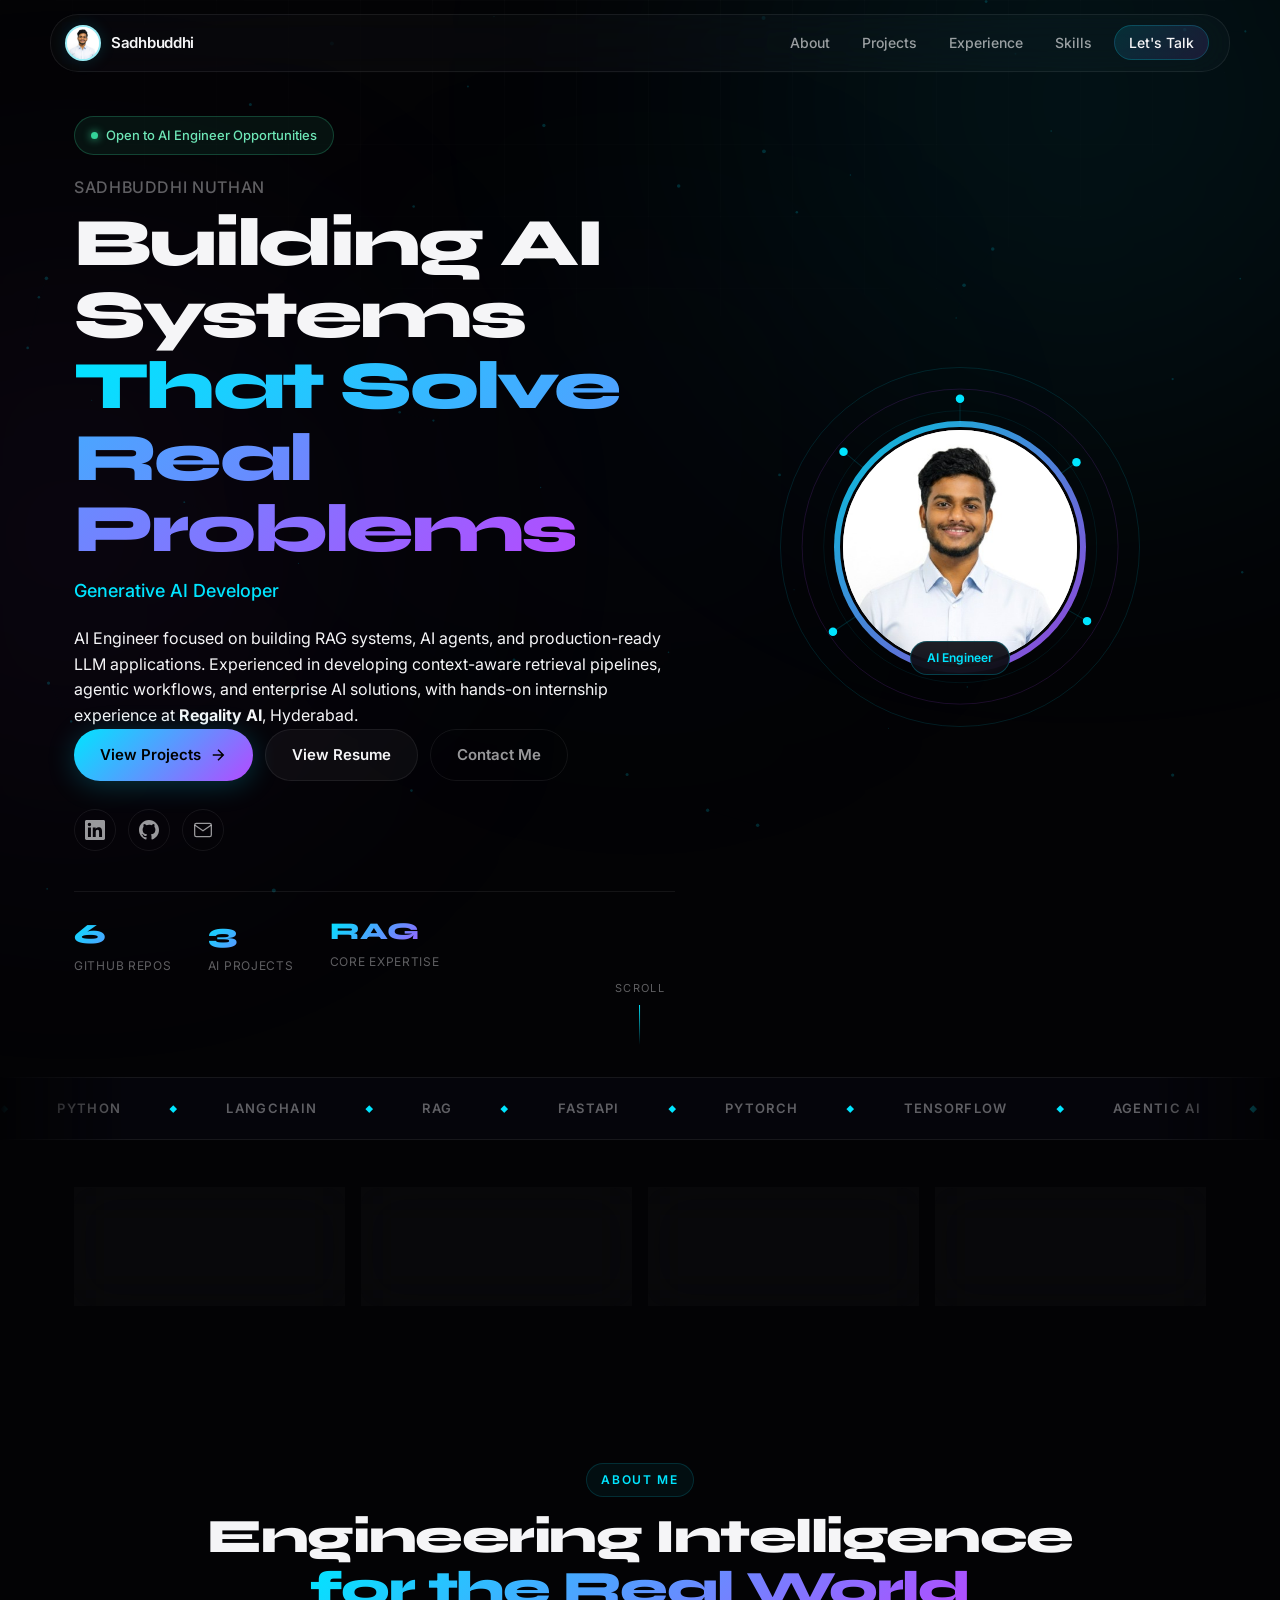
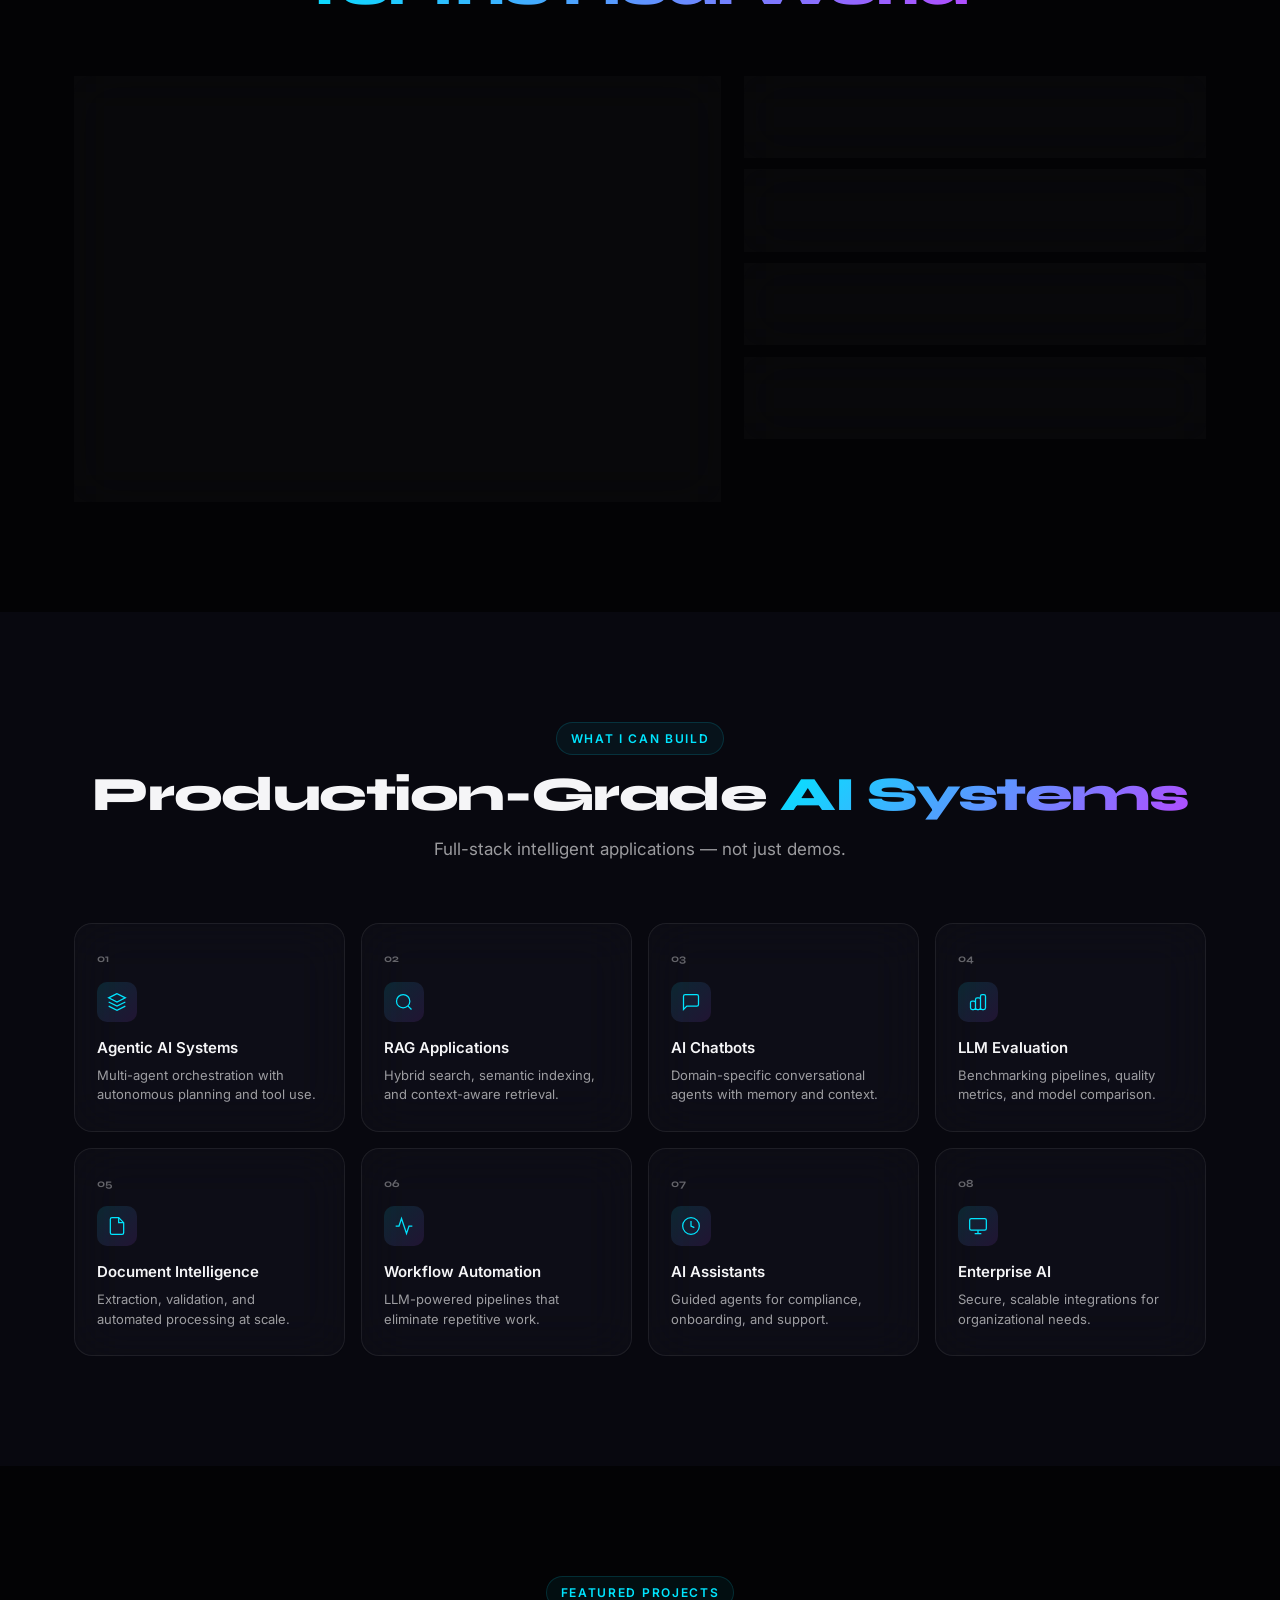
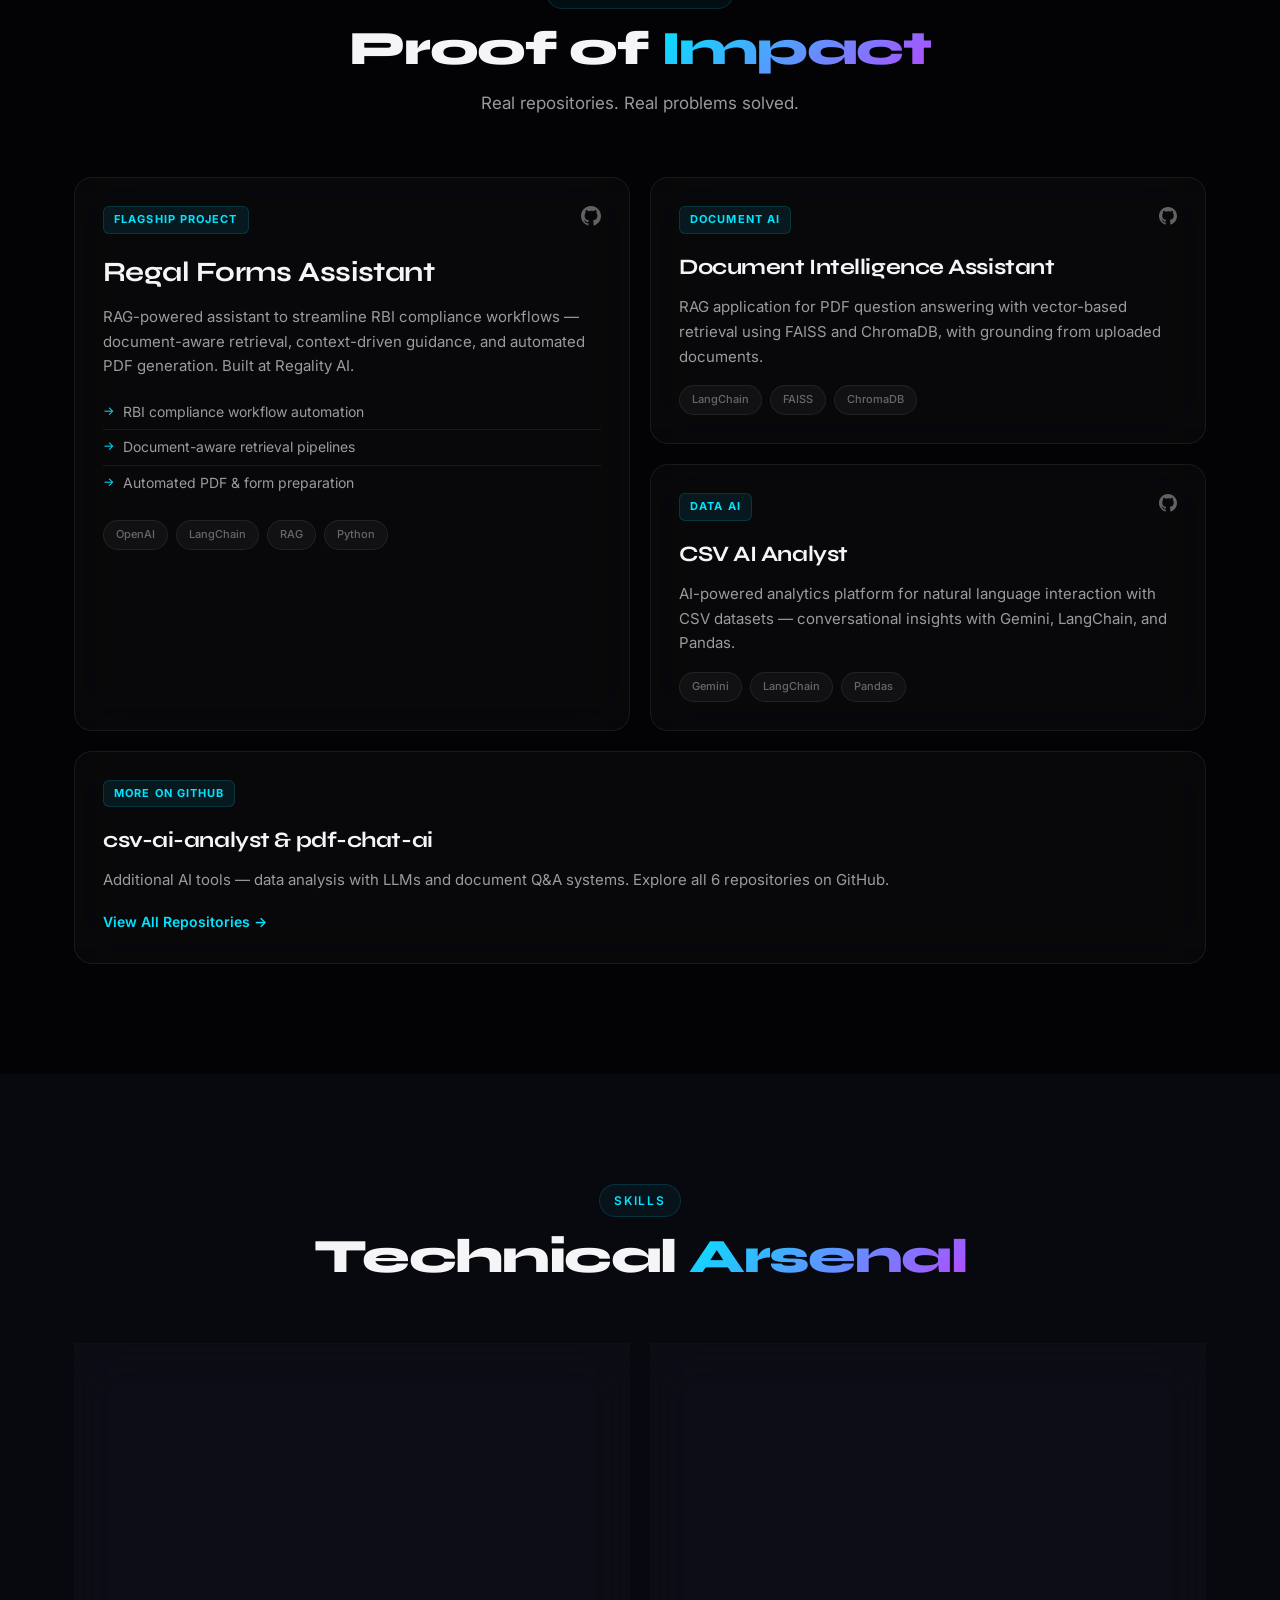
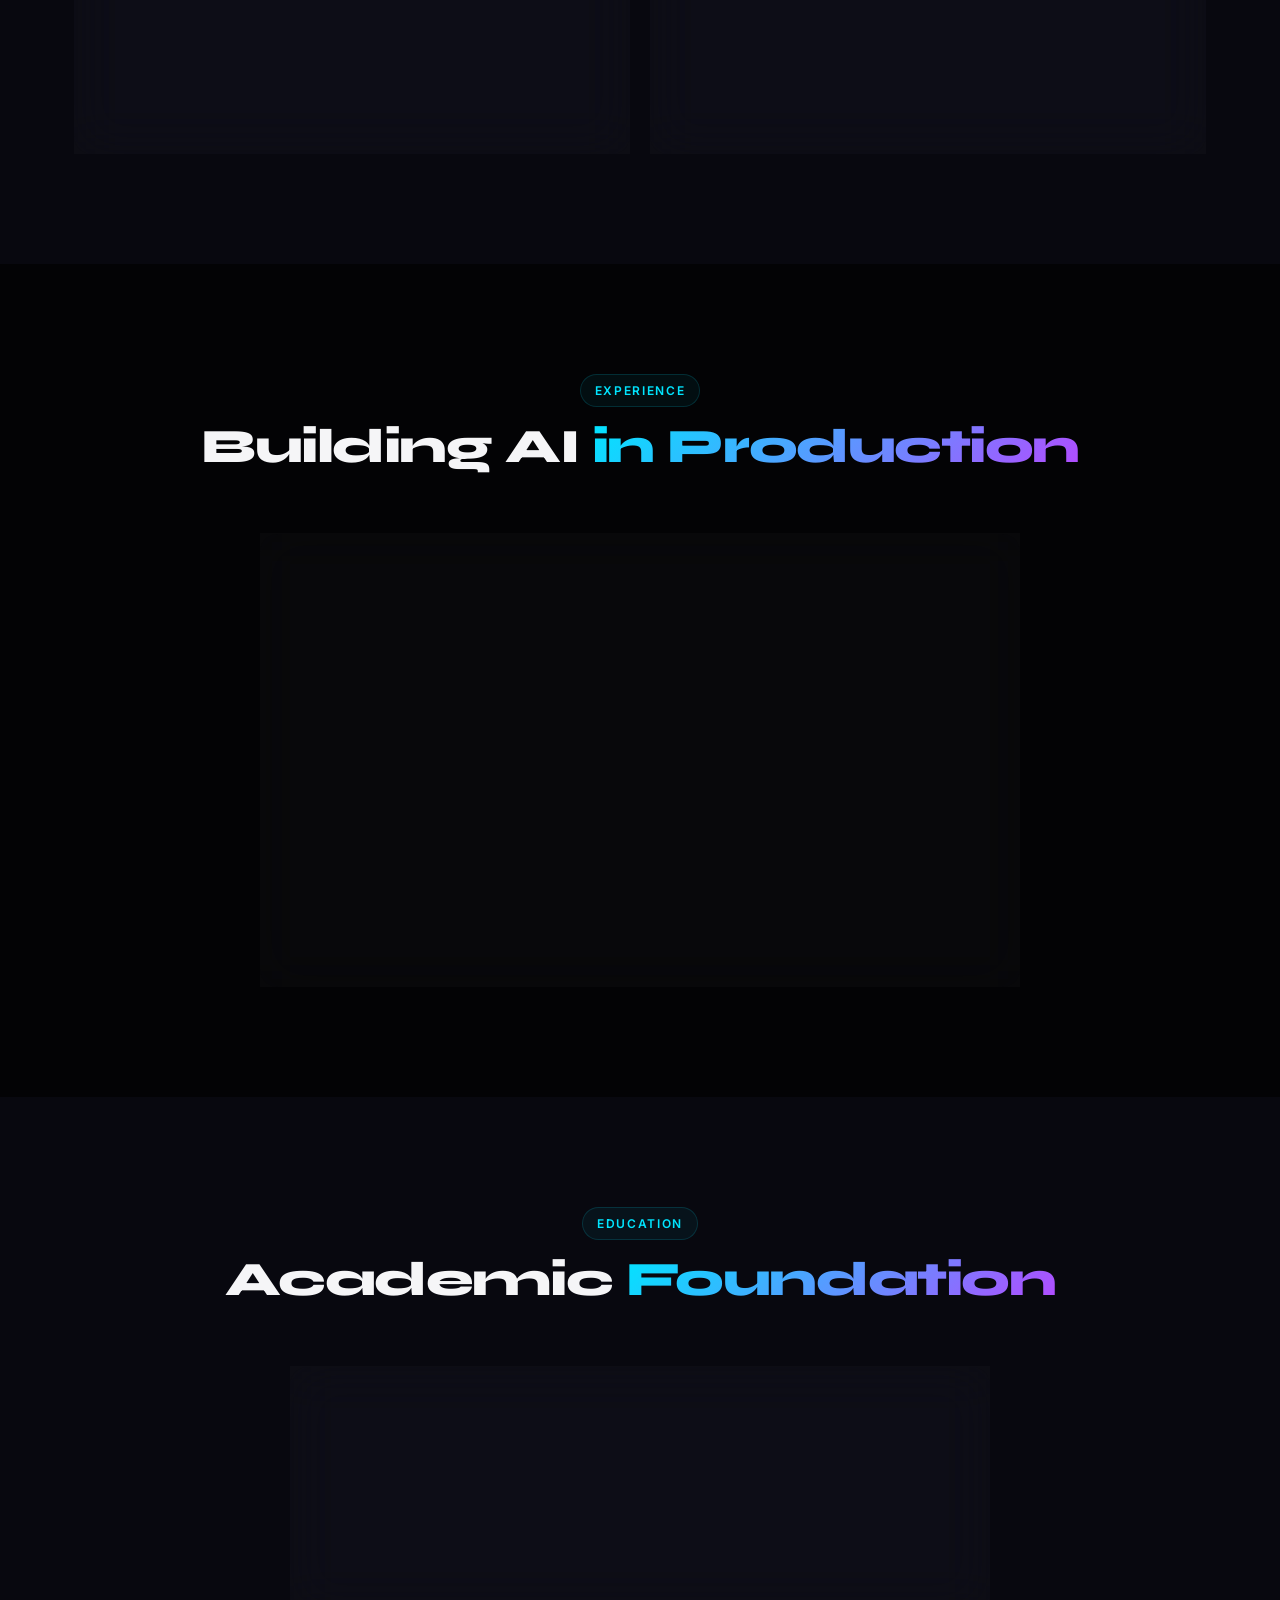
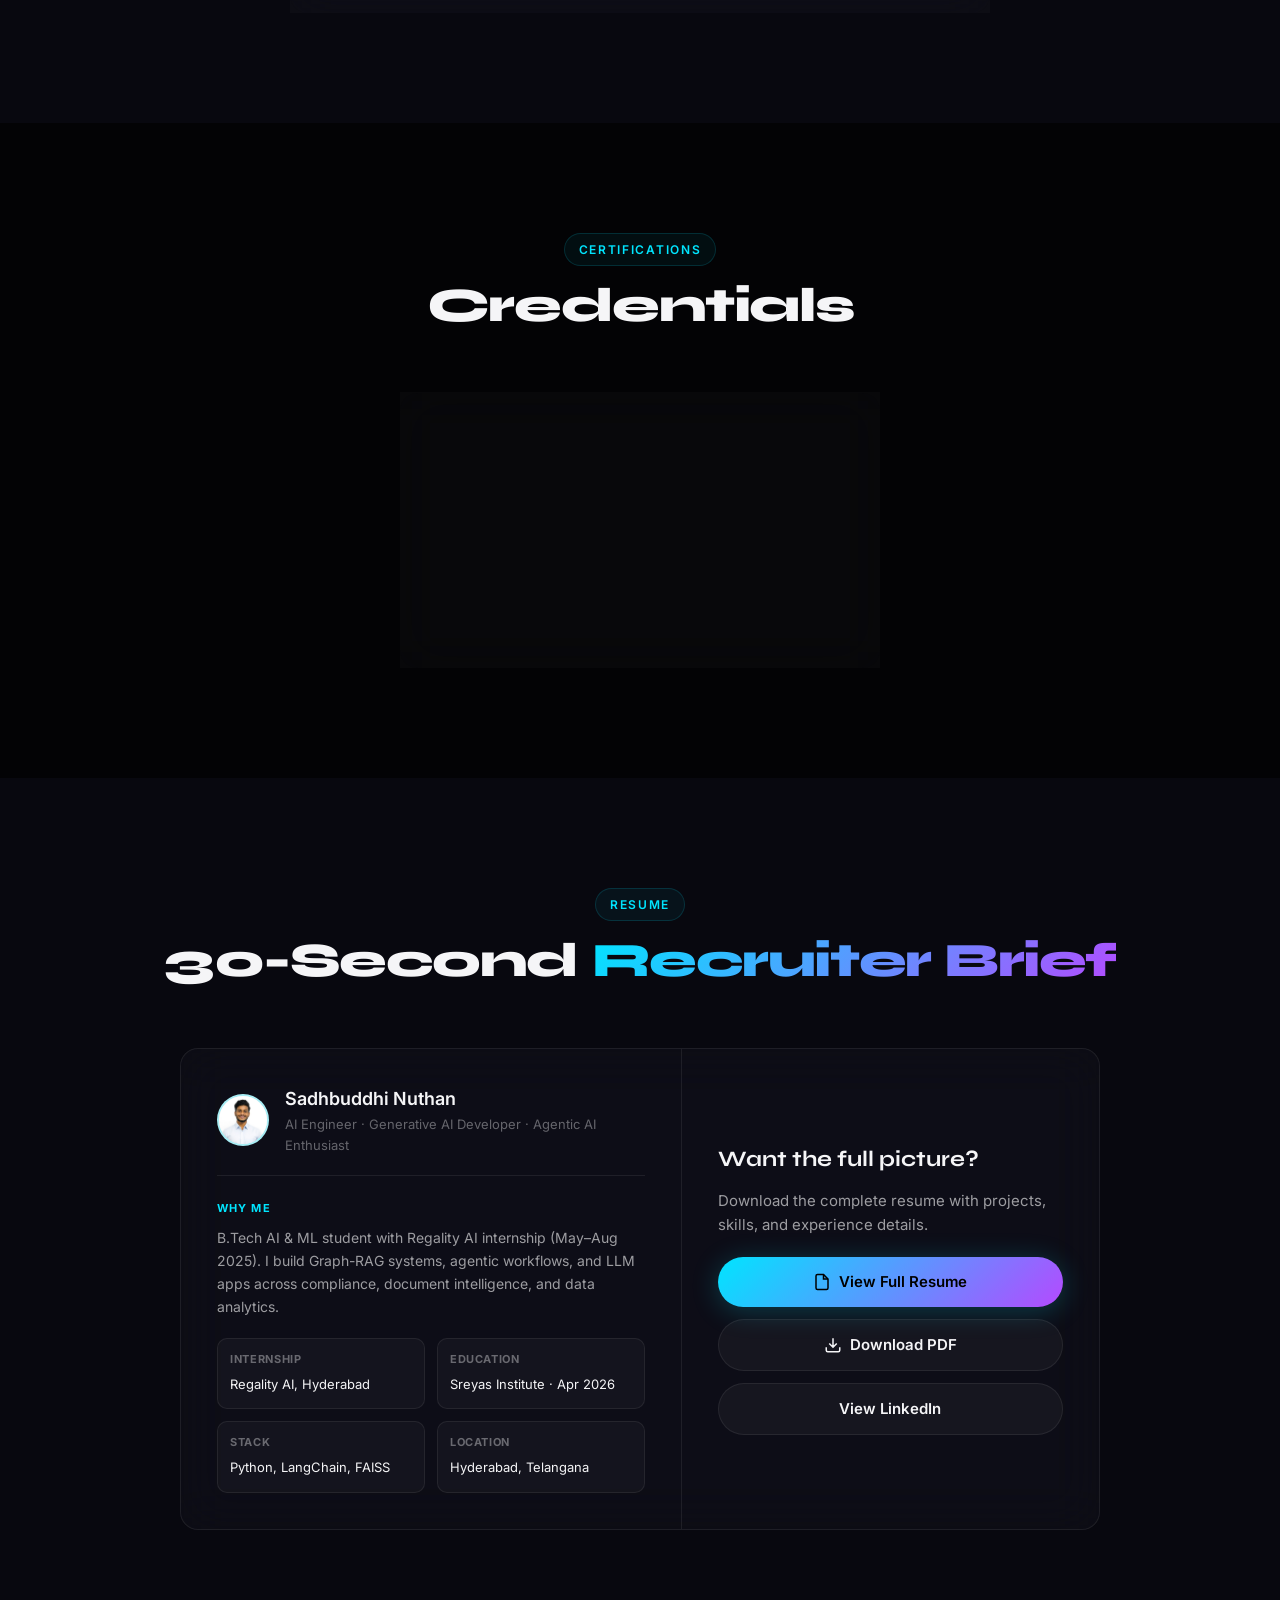
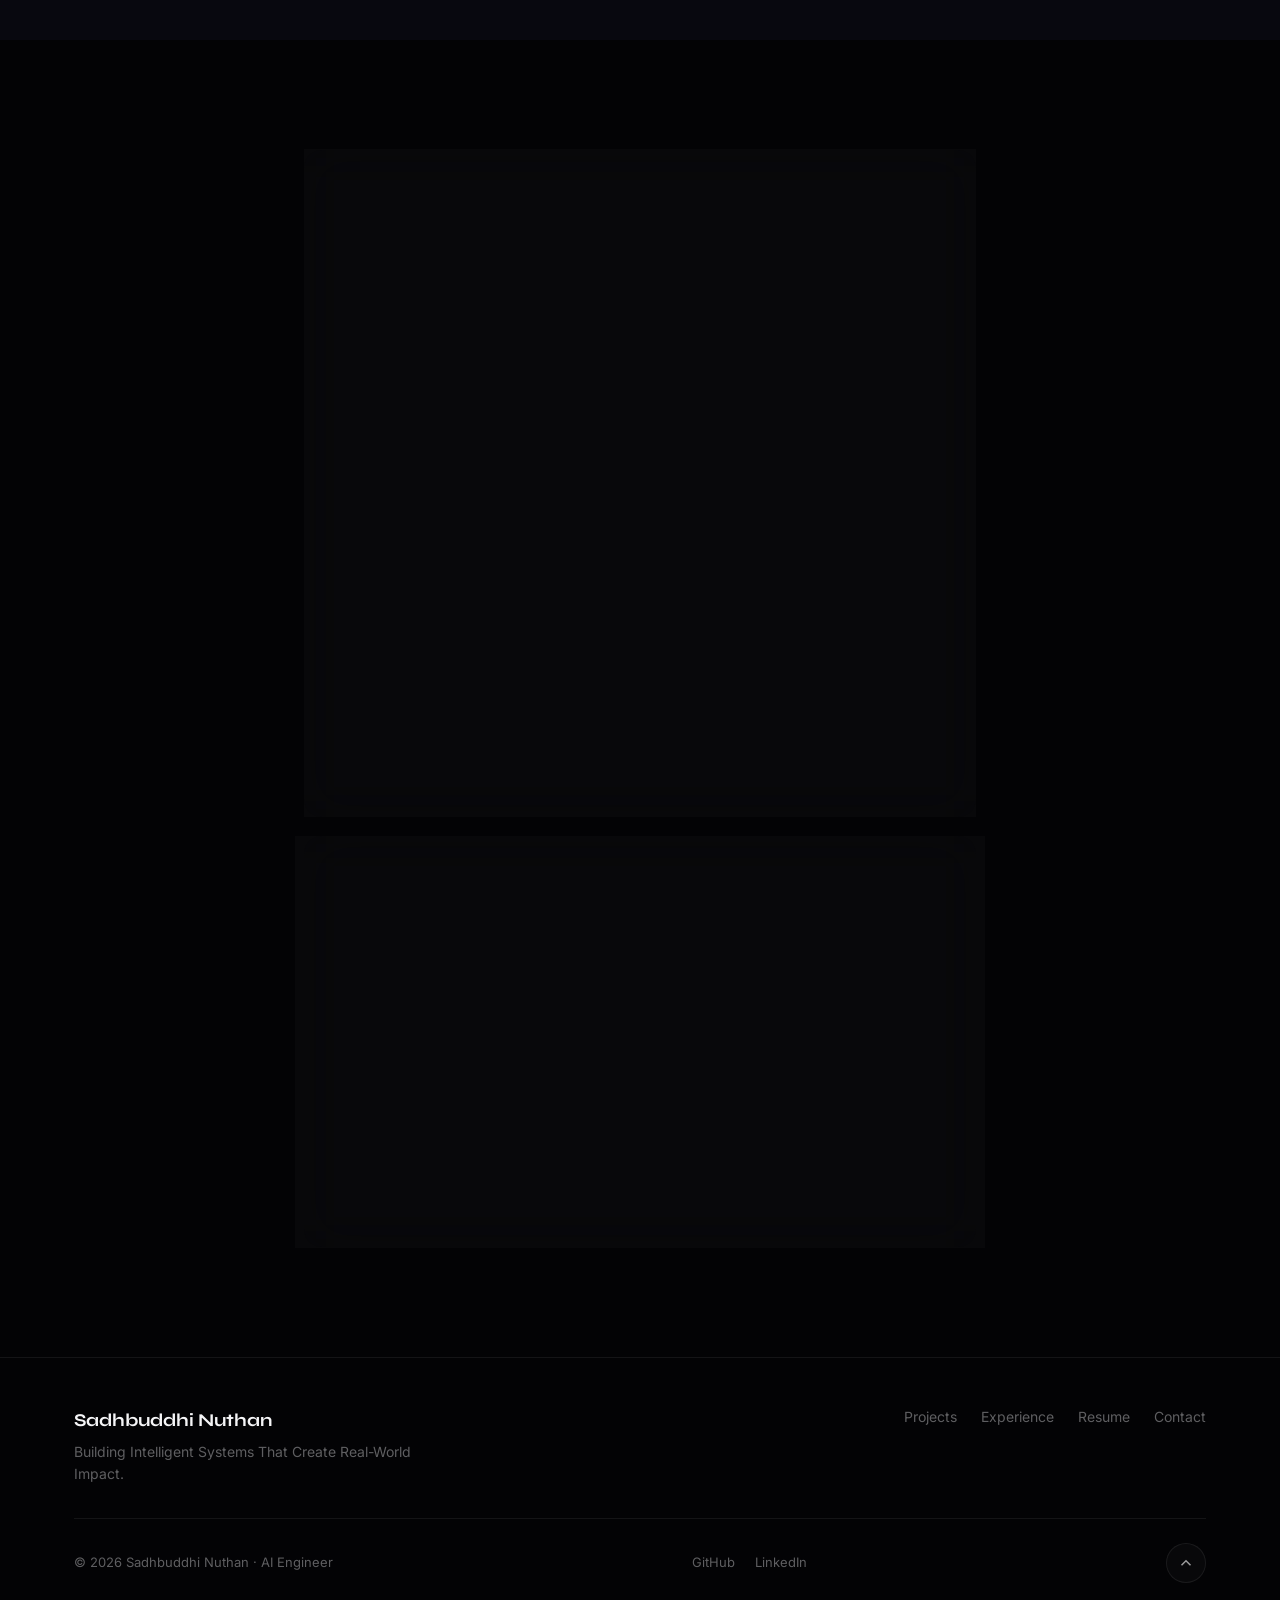
==== commit 49279330: "Updated portfolio bio" ====
--- a/portfolio/index.html
+++ b/portfolio/index.html
@@ -78,10 +78,11 @@
         <p class="hero__role reveal reveal--delay-2">
           <span id="role-rotator">AI Engineer</span>
         </p>
-        <p class="hero__subtitle reveal reveal--delay-3">
-          B.Tech AI &amp; ML student (graduating Apr 2026) building RAG pipelines,
-          agentic workflows, and LLM applications — with internship experience at
-          <strong>Regality AI</strong>, Hyderabad.
+        <p>
+          AI Engineer focused on building RAG systems, AI agents, and production-ready
+          LLM applications. Experienced in developing context-aware retrieval pipelines,
+          agentic workflows, and enterprise AI solutions, with hands-on internship
+          experience at <strong>Regality AI</strong>, Hyderabad.
         </p>
         <div class="hero__actions reveal reveal--delay-4">
           <a href="#projects" class="btn btn--primary btn--magnetic">
